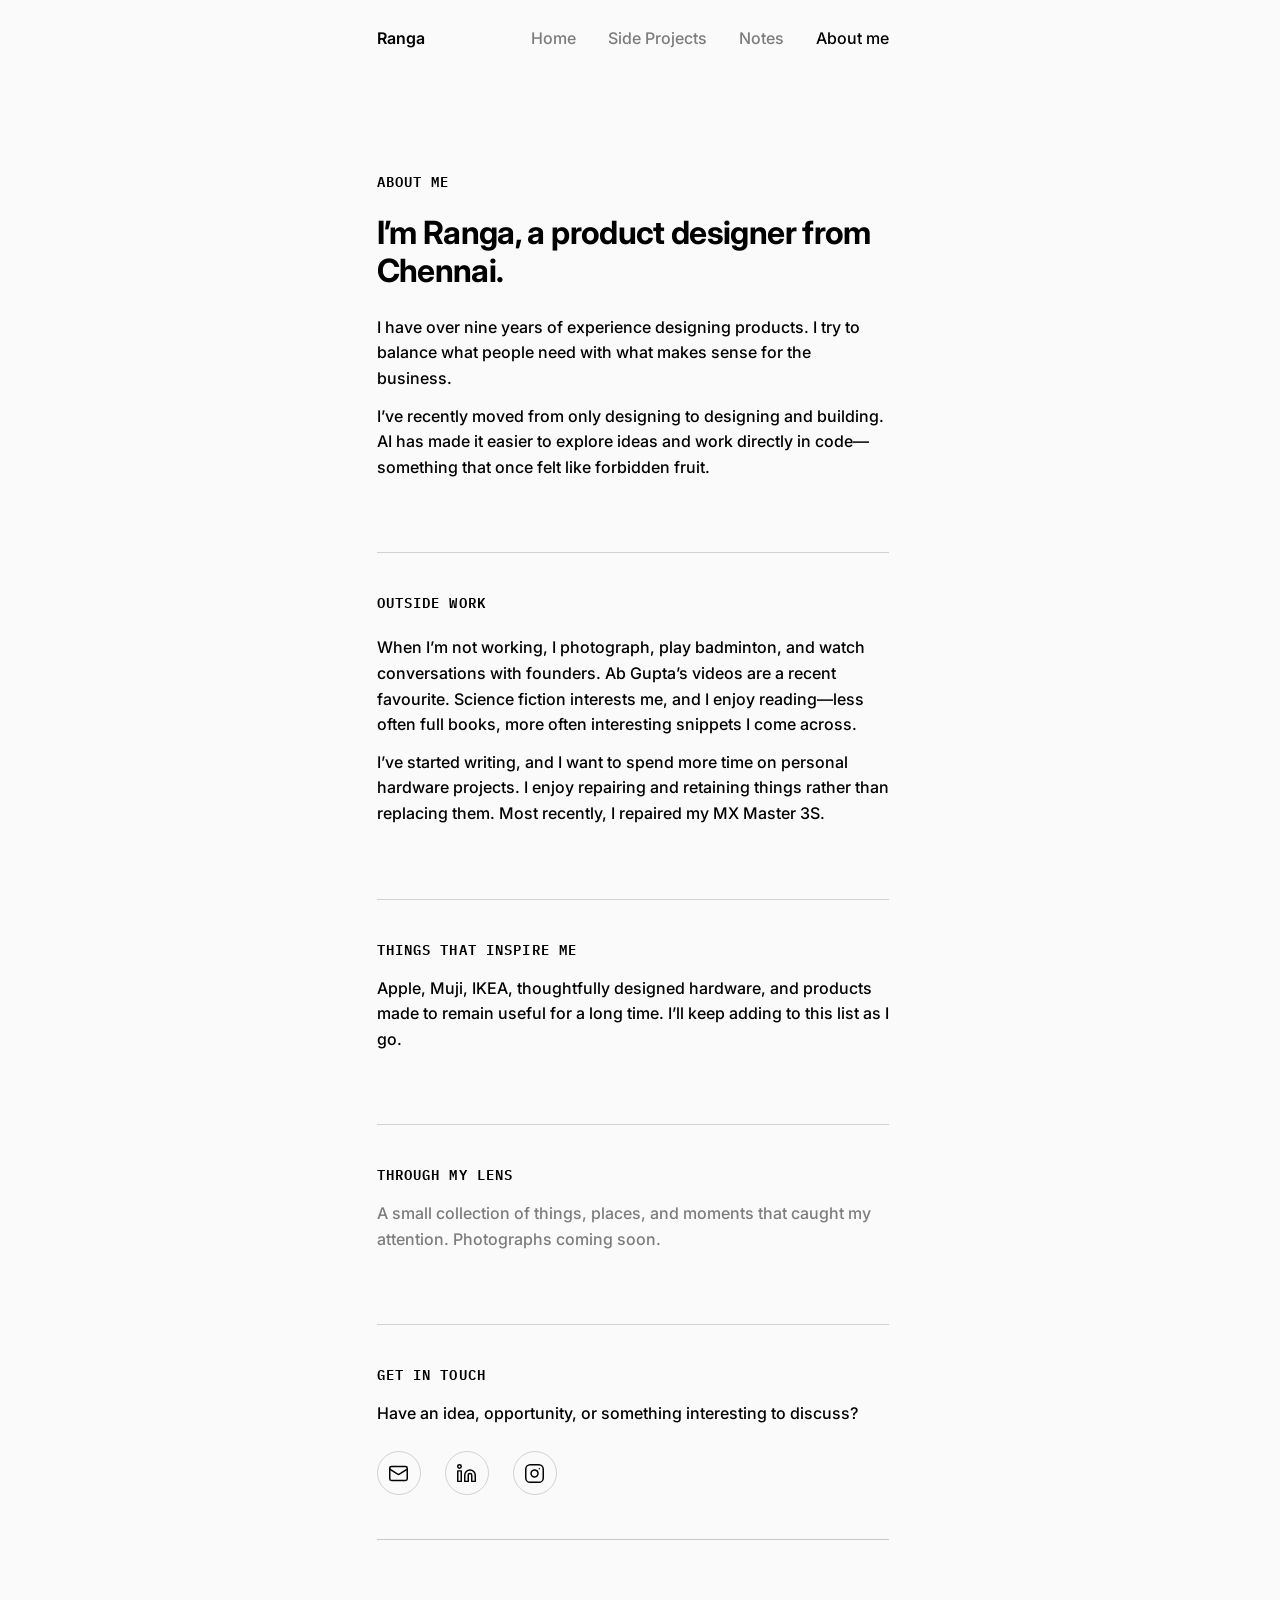
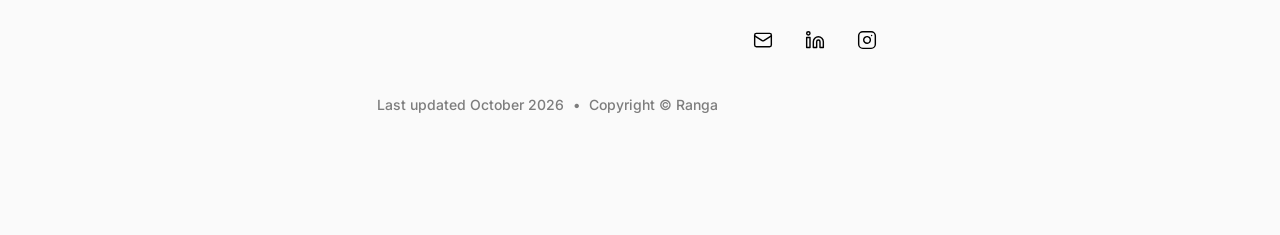
==== about.html @ db26490b "Refine portfolio content and layout" ====
<!doctype html>
<html lang="en">
<head>
  <meta charset="utf-8">
  <meta name="viewport" content="width=device-width, initial-scale=1">
  <title>About — Ranga</title>
  <meta name="description" content="About Ranga, a product designer and builder.">
  <meta name="robots" content="index, follow">
  <link rel="canonical" href="https://rangarajan.design/about.html">
  <link rel="icon" href="assets/favicon.svg" type="image/svg+xml">
  <link rel="preconnect" href="https://fonts.googleapis.com">
  <link rel="preconnect" href="https://fonts.gstatic.com" crossorigin>
  <link href="https://fonts.googleapis.com/css2?family=IBM+Plex+Mono:wght@600&amp;family=Inter:wght@500;600;700&amp;display=swap" rel="stylesheet">
  <link rel="stylesheet" href="css/style.css?v=20261007-width-40">
  <script src="js/site-nav.js" defer></script>
</head>
<body>
  <a class="skip-link" href="#main">Skip to content</a>

  <header class="site-header content-spine">
    <a class="brand" href="index.html" aria-label="Ranga, home">Ranga</a>
    <button class="nav-toggle" type="button" aria-expanded="false" aria-controls="primary-nav" aria-label="Open navigation">
      <svg class="nav-icon nav-icon--menu lucide lucide-menu" viewBox="0 0 24 24" aria-hidden="true"><path d="M4 6h16M4 12h16M4 18h16"/></svg>
      <svg class="nav-icon nav-icon--close lucide lucide-x" viewBox="0 0 24 24" aria-hidden="true"><path d="M18 6 6 18M6 6l12 12"/></svg>
    </button>
    <nav class="site-nav" id="primary-nav" aria-label="Primary navigation">
      <a href="index.html">Home</a>
      <a href="index.html#side-projects">Side Projects</a>
      <a href="notes.html">Notes</a>
      <a href="about.html" aria-current="page">About me</a>
    </nav>
  </header>

  <main class="about-page reading-spine" id="main">
    <section class="about-intro" aria-labelledby="about-title">
      <p class="section-label">About me</p>
      <h1 id="about-title">I’m Ranga, a product designer from Chennai.</h1>
      <div class="about-copy">
        <p>I have over nine years of experience designing products. I try to balance what people need with what makes sense for the business.</p>
        <p>I’ve recently moved from only designing to designing and building. AI has made it easier to explore ideas and work directly in code—something that once felt like forbidden fruit.</p>
      </div>
    </section>

    <section class="about-section" aria-labelledby="interests-title">
      <h2 class="section-label" id="interests-title">Outside work</h2>
      <div class="about-copy">
        <p>When I’m not working, I photograph, play badminton, and watch conversations with founders. Ab Gupta’s videos are a recent favourite. Science fiction interests me, and I enjoy reading—less often full books, more often interesting snippets I come across.</p>
        <p>I’ve started writing, and I want to spend more time on personal hardware projects. I enjoy repairing and retaining things rather than replacing them. Most recently, I repaired my MX Master 3S.</p>
      </div>
    </section>

    <section class="about-section" aria-labelledby="inspiration-title">
      <h2 class="section-label" id="inspiration-title">Things that inspire me</h2>
      <p>Apple, Muji, IKEA, thoughtfully designed hardware, and products made to remain useful for a long time. I’ll keep adding to this list as I go.</p>
    </section>

    <section class="about-section photo-journal" aria-labelledby="photos-title">
      <h2 class="section-label" id="photos-title">Through my lens</h2>
      <p>A small collection of things, places, and moments that caught my attention. Photographs coming soon.</p>
    </section>

    <section class="about-section about-contact" aria-labelledby="contact-title">
      <h2 class="section-label" id="contact-title">Get in touch</h2>
      <p>Have an idea, opportunity, or something interesting to discuss?</p>
      <nav aria-label="Contact options">
        <a class="contact-icon" href="mailto:sr.rangarajan95@gmail.com" aria-label="Email" title="Email">
          <svg class="lucide lucide-mail" viewBox="0 0 24 24" aria-hidden="true"><rect width="20" height="16" x="2" y="4" rx="2"/><path d="m22 7-8.97 5.7a1.94 1.94 0 0 1-2.06 0L2 7"/></svg>
        </a>
        <a class="contact-icon" href="https://www.linkedin.com/in/ranga19/" target="_blank" rel="noopener noreferrer" aria-label="LinkedIn" title="LinkedIn">
          <svg class="lucide lucide-linkedin" viewBox="0 0 24 24" aria-hidden="true"><path d="M16 8a6 6 0 0 1 6 6v7h-4v-7a2 2 0 0 0-2-2 2 2 0 0 0-2 2v7h-4v-7a6 6 0 0 1 6-6z"/><rect width="4" height="12" x="2" y="9"/><circle cx="4" cy="4" r="2"/></svg>
        </a>
        <a class="contact-icon" href="https://www.instagram.com/rangar19/" target="_blank" rel="noopener noreferrer" aria-label="Instagram" title="Instagram">
          <svg class="lucide lucide-instagram" viewBox="0 0 24 24" aria-hidden="true"><rect width="20" height="20" x="2" y="2" rx="5" ry="5"/><path d="M16 11.37A4 4 0 1 1 12.63 8 4 4 0 0 1 16 11.37z"/><line x1="17.5" x2="17.51" y1="6.5" y2="6.5"/></svg>
        </a>
      </nav>
    </section>
  </main>

  <footer class="contact-footer content-spine">
    <div class="footer-main">
      <nav aria-label="Social links">
        <a class="footer-social-icon" href="mailto:sr.rangarajan95@gmail.com" aria-label="Email" title="Email">
          <svg class="lucide lucide-mail" viewBox="0 0 24 24" aria-hidden="true"><rect width="20" height="16" x="2" y="4" rx="2"/><path d="m22 7-8.97 5.7a1.94 1.94 0 0 1-2.06 0L2 7"/></svg>
        </a>
        <a class="footer-social-icon" href="https://www.linkedin.com/in/ranga19/" target="_blank" rel="noopener noreferrer" aria-label="LinkedIn" title="LinkedIn">
          <svg class="lucide lucide-linkedin" viewBox="0 0 24 24" aria-hidden="true"><path d="M16 8a6 6 0 0 1 6 6v7h-4v-7a2 2 0 0 0-2-2 2 2 0 0 0-2 2v7h-4v-7a6 6 0 0 1 6-6z"/><rect width="4" height="12" x="2" y="9"/><circle cx="4" cy="4" r="2"/></svg>
        </a>
        <a class="footer-social-icon" href="https://www.instagram.com/rangar19/" target="_blank" rel="noopener noreferrer" aria-label="Instagram" title="Instagram">
          <svg class="lucide lucide-instagram" viewBox="0 0 24 24" aria-hidden="true"><rect width="20" height="20" x="2" y="2" rx="5" ry="5"/><path d="M16 11.37A4 4 0 1 1 12.63 8 4 4 0 0 1 16 11.37z"/><line x1="17.5" x2="17.51" y1="6.5" y2="6.5"/></svg>
        </a>
      </nav>
    </div>
    <p class="footer-meta">Last updated October 2026 <span aria-hidden="true">•</span> Copyright © Ranga</p>
  </footer>
</body>
</html>
---- css/style.css ----
:root {
  --background: #fafafa;
  --surface: #f1f1f1;
  --elevated: #fff;
  --text: #000;
  --muted: rgba(0, 0, 0, .5);
  --subtle: rgba(0, 0, 0, .5);
  --border: #d0d0d0;
  --accent: #fe3100;
  --radius: 16px;
  --content-width: 40vw;
  --reading-width: 40vw;
  --ease: ease-out;
}

*, *::before, *::after { box-sizing: border-box; }
[hidden] { display: none !important; }
html {
  overflow-y: scroll;
  scrollbar-gutter: stable;
}
body {
  margin: 0;
  background: var(--background);
  color: var(--text);
  font-family: Inter, "Helvetica Neue", sans-serif;
  font-size: 16px;
  font-weight: 500;
  line-height: 1.5;
  -webkit-font-smoothing: antialiased;
}
a { color: inherit; }
img { display: block; max-width: 100%; }
button { font: inherit; }
.content-spine { width: var(--content-width); margin-inline: auto; }
.reading-spine { width: var(--reading-width); margin-inline: auto; }
.skip-link {
  position: fixed; z-index: 10; top: 12px; left: 12px; padding: 10px 16px;
  background: var(--text); color: var(--background); transform: translateY(-180%);
}
.skip-link:focus { transform: none; }
a:focus-visible, button:focus-visible { outline: 2px solid var(--text); outline-offset: 3px; }

.site-header {
  height: 76px; display: flex; align-items: center; justify-content: space-between;
}
.brand { display: inline-flex; align-items: center; min-width: 44px; min-height: 44px; font-weight: 600; text-decoration: none; }
.site-nav { display: flex; align-items: center; gap: 32px; }
.site-nav a {
  display: inline-flex; align-items: center; min-height: 44px; opacity: .5;
  font-size: 16px; font-weight: 500; text-decoration: none; transition: opacity 120ms var(--ease);
}
.site-nav a:hover, .site-nav a:focus-visible, .site-nav a[aria-current="page"] { opacity: 1; }
.nav-toggle { display: none; }

.intro { padding-top: 72px; padding-bottom: 64px; }
.intro-profile { display: grid; grid-template-columns: minmax(160px, 180px) minmax(0, 1fr); gap: 32px; align-items: center; }
.portrait {
  position: relative; width: 100%; aspect-ratio: 3 / 4; overflow: hidden;
  border-radius: var(--radius); background: var(--surface);
}
.portrait picture, .portrait img { position: absolute; inset: 0; width: 100%; height: 100%; }
.portrait img { object-fit: cover; object-position: 50% 36%; }
.portrait-fallback { position: absolute; inset: 0; display: grid; place-items: center; color: var(--elevated); font-size: 24px; font-weight: 600; }
.intro-copy { min-width: 0; }
.intro h1 { margin: 0; font-size: 32px; font-weight: 700; line-height: 1.2; letter-spacing: -.02em; }
.intro-role { margin: 6px 0 0; font-size: 20px; font-weight: 600; line-height: 1.4; }
.intro-details { display: grid; gap: 8px; max-width: 75ch; margin-top: 16px; }
.intro-details p { margin: 0; font-size: 16px; font-weight: 500; line-height: 1.5; }
.current-build-block { margin-top: 48px; }
.current-build-label { margin: 0 0 10px 24px; font-family: "IBM Plex Mono", SFMono-Regular, monospace; font-size: 14px; font-weight: 600; line-height: 18px; letter-spacing: .04em; text-transform: uppercase; }
.stash-feature-card {
  --cursor-x: 28%; --cursor-y: 40%;
  position: relative; min-height: 256px; overflow: hidden; padding: 24px;
  border: 1px solid rgba(0, 0, 0, .05); border-radius: 30px; background: #fff;
  box-shadow: 0 10px 28px rgba(0, 0, 0, .15); isolation: isolate;
  transition: box-shadow 180ms var(--ease), transform 180ms var(--ease);
}
.stash-feature-card:hover, .stash-feature-card:focus-within { box-shadow: 0 6px 18px rgba(0, 0, 0, .1); }
.stash-feature-dots {
  position: absolute; z-index: -2; inset: 0; background: url("../assets/images/stash-card-dots.svg") center / cover no-repeat;
  opacity: .62;
}
.stash-feature-card::before {
  content: ""; position: absolute; z-index: -1; inset: 0; pointer-events: none; opacity: 0;
  background-image: radial-gradient(circle, #fff 0 1px, var(--accent) 1.5px 2.5px, rgba(254, 49, 0, .55) 3px, transparent 7px);
  background-position: -12px -12px; background-size: 28px 28px;
  -webkit-mask-image: radial-gradient(86px circle at var(--cursor-x) var(--cursor-y), #000 10%, rgba(0, 0, 0, .82) 42%, transparent 82%);
  mask-image: radial-gradient(86px circle at var(--cursor-x) var(--cursor-y), #000 10%, rgba(0, 0, 0, .82) 42%, transparent 82%);
  transition: opacity 180ms var(--ease);
}
.stash-feature-card:hover::before { opacity: 1; }
.stash-feature-copy { position: relative; z-index: 2; display: flex; height: 100%; flex-direction: column; align-items: flex-start; justify-content: center; gap: 24px; width: 72%; }
.stash-feature-copy h2 { margin: 0; font-size: 24px; font-weight: 700; line-height: 1.2; letter-spacing: -.02em; }
.stash-feature-copy p { margin: 2px 0 0; font-size: 18px; font-weight: 500; line-height: 1.35; }
.stash-feature-actions { display: flex; flex-wrap: wrap; gap: 8px; }
.stash-feature-actions a { display: inline-flex; min-height: 43px; align-items: center; justify-content: center; padding: 10px 16px; border-radius: 999px; font-size: 16px; font-weight: 700; line-height: 1.35; text-decoration: none; }
.stash-feature-primary { background: #f00; color: #fff; box-shadow: 0 9px 18px rgba(255, 0, 0, .28); }
.stash-feature-primary:hover { box-shadow: 0 5px 12px rgba(255, 0, 0, .2); }
.stash-feature-secondary { background: rgba(255, 0, 0, .05); color: #f00; }
.stash-feature-note { position: absolute; z-index: 2; bottom: 24px; left: 24px; margin: 0; color: rgba(0, 0, 0, .4); font-size: 14px; font-weight: 500; line-height: 1.35; }
.stash-feature-app { position: absolute; z-index: 1; top: 42px; bottom: -1px; left: 56%; width: 88%; overflow: hidden; border-radius: 8px 0 0 0; box-shadow: -12px 18px 24px rgba(89, 87, 90, .2); }
.stash-feature-app img { width: auto; max-width: none; height: 100%; object-fit: contain; object-position: left bottom; }
.section-label { margin: 0; font-family: "IBM Plex Mono", SFMono-Regular, monospace; font-size: 14px; font-weight: 600; line-height: 18px; letter-spacing: .08em; text-transform: uppercase; }

.snippets { overflow: hidden; }
.snippets > .section-label { margin-bottom: 32px; }
.snippet-reel {
  display: flex; gap: 32px; width: max-content; margin-left: calc((100vw - (5 * 417px + 4 * 32px)) / 2);
}
.snippet {
  position: relative; flex: 0 0 417px; width: 417px; height: 321px; overflow: hidden;
  border-radius: var(--radius); background: var(--surface); color: var(--muted);
}
.snippet::before { content: ""; position: absolute; inset: 0; opacity: .6; }
.snippet--one::before { background: linear-gradient(135deg, #dfddd8 0 50%, #f4efe9 50%); }
.snippet--two::before { background: repeating-linear-gradient(45deg, var(--accent) 0 18px, #ffc7ba 18px 36px); }
.snippet--three::before { background: radial-gradient(circle at 35% 45%, #fff 0 8%, transparent 8.5%), #202020; }
.snippet--four::before { background: linear-gradient(115deg, #cfd8d0 0 33%, #809387 33% 66%, #e4e8e4 66%); }
.snippet--five::before { background: repeating-linear-gradient(90deg, #e2d98b 0 22px, #1a1a1a 22px 44px); }
.snippet span, .media-placeholder span {
  position: absolute; right: 16px; bottom: 14px; padding: 5px 8px;
  background: rgba(250,250,250,.9); color: var(--muted); font-family: "IBM Plex Mono", SFMono-Regular, monospace;
  font-size: 14px; font-weight: 600; line-height: 1.25;
  letter-spacing: .04em; text-transform: uppercase;
}

.featured-work { padding-top: 64px; }
.featured-work > .section-label { margin-bottom: 32px; }
.work-row {
  display: grid; grid-template-columns: minmax(0, 7fr) minmax(0, 10fr); gap: 24px; align-items: center;
  min-height: 326px; margin-bottom: 40px; color: inherit; text-decoration: none;
}
.work-copy { display: flex; flex-direction: column; align-items: flex-start; gap: 12px; }
.item-title { margin: 0; font-size: 24px; font-weight: 600; line-height: 1.25; }
.item-description { margin: 0; color: var(--text); font-size: 20px; font-weight: 500; line-height: 1.4; }
.body-1 { font-size: 16px; font-weight: 500; line-height: 1.5; }
.item-action { margin-top: 12px; font-size: 16px; font-weight: 500; color: var(--muted); text-decoration: underline; text-underline-offset: 4px; transition: opacity 120ms var(--ease); }
.media-placeholder { position: relative; display: block; overflow: hidden; border-radius: var(--radius); background: var(--surface); color: var(--muted); }
.media-placeholder--feature { width: 100%; aspect-ratio: 500 / 326; background: linear-gradient(145deg, #e1e1e1, #f5f5f5); }
.media-placeholder--feature::before { content: ""; position: absolute; width: 72%; height: 76%; left: -6%; top: -12%; border: 1px solid var(--border); border-radius: 12px; background: var(--elevated); }
.media-placeholder--feature::after { content: ""; position: absolute; width: 31%; height: 104%; right: 7%; top: 25%; border: 2px solid #777; border-radius: 12px; background: rgba(255,255,255,.55); }
.media-placeholder--dark { background: #242424; }
.media-placeholder--dark::before { background: #393939; border-color: #666; }
.work-media { width: 100%; overflow: hidden; border-radius: var(--radius); background: #000; }
.work-media--mac { aspect-ratio: 2400 / 1558; }
.work-media img { width: 100%; height: 100%; object-fit: cover; }
.work-row[href] { transition: opacity 120ms var(--ease); }
.work-row[href]:hover { opacity: .78; }

.side-projects { margin-top: 70px; padding-top: 58px; border-top: 1px solid rgba(0,0,0,.2); }
.side-projects > .section-label { margin-bottom: 32px; }
.project-grid { display: grid; grid-template-columns: repeat(2, minmax(0, 1fr)); gap: 48px 24px; }
.project-card { display: flex; min-width: 0; flex-direction: column; gap: 20px; color: inherit; text-decoration: none; }
.project-card-media { width: 100%; aspect-ratio: 16 / 11; background: linear-gradient(135deg, #e1e1e1 50%, #ededed 50%); }
.project-card-media--stash { display: block; aspect-ratio: 4 / 3; overflow: hidden; border-radius: var(--radius); background: var(--accent); }
.project-card-media--design-to-md { display: block; aspect-ratio: 4 / 3; overflow: hidden; border-radius: var(--radius); background: var(--surface); }
.project-card-media--stash img, .project-card-media--design-to-md img { width: 100%; height: 100%; object-fit: cover; }
.project-card-copy { display: flex; flex-direction: column; align-items: flex-start; gap: 10px; }
.project-card .item-description { font-size: 16px; line-height: 1.5; }
.project-card .item-action { margin-top: 2px; }
.project-card[href] { transition: opacity 120ms var(--ease); }
.project-card[href]:hover { opacity: .72; }
.media-placeholder--accent { background: var(--accent); }
.media-placeholder--dark { background: #242424; color: #ddd; }

.notes-page { min-height: 55vh; padding-top: 120px; }
.notes-page .section-label { margin-bottom: 24px; }
.notes-page h1 { margin: 0; font-size: 32px; font-weight: 700; line-height: 1.2; }
.notes-page > p:last-child { max-width: 560px; margin: 16px 0 0; color: var(--muted); font-size: 16px; font-weight: 500; line-height: 1.5; }
.about-page { padding-top: 96px; }
.about-intro > .section-label { margin-bottom: 24px; }
.about-intro h1 { max-width: 560px; margin: 0; font-size: 32px; font-weight: 700; line-height: 1.2; letter-spacing: -.02em; }
.about-copy { display: grid; gap: 12px; margin-top: 24px; }
.about-copy p, .about-section > p { margin: 0; font-size: 16px; font-weight: 500; line-height: 1.6; }
.about-section { margin-top: 72px; padding-top: 40px; border-top: 1px solid rgba(0, 0, 0, .16); }
.about-section > .section-label { margin-bottom: 18px; }
.photo-journal > p { color: var(--muted); }
.about-contact nav { display: flex; flex-wrap: wrap; gap: 24px; margin-top: 24px; }
.about-contact .contact-icon {
  display: inline-grid; width: 44px; height: 44px; place-items: center;
  border: 1px solid rgba(0, 0, 0, .16); border-radius: 50%; color: var(--text);
  transition: color 120ms var(--ease), border-color 120ms var(--ease), background 120ms var(--ease);
}
.about-contact .contact-icon svg { width: 21px; height: 21px; fill: none; stroke: currentColor; stroke-width: 1.7; stroke-linecap: round; stroke-linejoin: round; }
.about-contact .contact-icon:hover { border-color: var(--accent); background: rgba(254, 49, 0, .06); color: var(--accent); }

.contact-footer {
  display: flex; flex-direction: column; gap: 32px;
  margin-top: 44px; padding: 78px 0 120px; border-top: 1px solid rgba(0,0,0,.2);
  font-size: 16px; font-weight: 500; line-height: 1.5;
}
.contact-footer p { margin: 0; }
.footer-main { display: flex; justify-content: flex-end; align-items: center; gap: 48px; }
.footer-initials { font-weight: 600; letter-spacing: -.02em; }
.contact-footer nav { display: flex; align-items: center; gap: 8px; }
.contact-footer .footer-social-icon { display: inline-grid; width: 44px; height: 44px; place-items: center; color: var(--text); text-decoration: none; transition: color 120ms var(--ease), opacity 120ms var(--ease); }
.contact-footer .footer-social-icon svg { width: 20px; height: 20px; fill: none; stroke: currentColor; stroke-width: 1.7; stroke-linecap: round; stroke-linejoin: round; }
.contact-footer .footer-social-icon:hover { color: var(--accent); }
.footer-meta { color: var(--muted); font-size: 14px; line-height: 1.5; }
.footer-meta span { margin-inline: 5px; }

.case-study { padding-top: 64px; padding-bottom: 80px; }
.case-intro { text-align: center; }
.case-intro h1 { margin: 0; font-size: 32px; font-weight: 700; line-height: 1.2; letter-spacing: -.02em; }
.case-lede { max-width: 740px; margin: 16px auto 0; font-size: 24px; font-weight: 600; line-height: 1.3; letter-spacing: -.01em; }
.case-summary { max-width: 600px; margin: 16px auto 0; color: var(--muted); font-size: 16px; font-weight: 500; line-height: 1.5; }
.case-mac-image { width: 100%; margin-top: 48px; overflow: hidden; border-radius: var(--radius); background: #fff; }
.case-mac-image img { display: block; width: 100%; height: auto; }
.wip-notice {
  display: grid; grid-template-columns: minmax(0, 4fr) minmax(0, 6fr); gap: 48px;
  margin-top: 48px; padding-top: 32px; border-top: 1px solid rgba(0,0,0,.2);
}
.wip-notice h2 { margin: 0; font-size: 24px; font-weight: 600; line-height: 1.25; }
.wip-notice p { margin: 0; font-size: 16px; font-weight: 500; line-height: 1.5; }
.mac-case .case-intro { max-width: 720px; margin-inline: auto; }
.mac-case h2 { margin: 0; font-size: 24px; font-weight: 600; line-height: 1.25; letter-spacing: -.01em; }
.mac-case section p { margin: 12px 0 0; font-size: 16px; font-weight: 500; line-height: 1.5; }
.mac-facts { display: grid; grid-template-columns: 1.35fr 1.5fr .8fr .65fr 1.35fr; gap: 24px; margin: 48px 0 0; padding: 24px 0; border-block: 1px solid rgba(0,0,0,.2); }
.mac-facts div { min-width: 0; }
.mac-facts dt { margin: 0 0 8px; color: var(--muted); font-family: "IBM Plex Mono", SFMono-Regular, monospace; font-size: 14px; font-weight: 600; line-height: 1.25; letter-spacing: .04em; text-transform: uppercase; }
.mac-facts dd { margin: 0; font-size: 16px; font-weight: 500; line-height: 1.5; }
.mac-overview { display: grid; grid-template-columns: repeat(2, minmax(0, 1fr)); gap: 64px; margin-top: 72px; padding-top: 32px; border-top: 1px solid rgba(0,0,0,.2); }
.mac-statement { display: grid; grid-template-columns: 5fr 7fr; gap: 48px; margin-top: 80px; }
.mac-statement p { margin-top: 0 !important; font-size: 24px !important; font-weight: 600 !important; line-height: 1.35 !important; }
.mac-feature-tabs { margin-top: 80px; }
.mac-feature-tabs-intro { display: grid; grid-template-columns: 5fr 7fr; gap: 48px; }
.mac-feature-tabs-intro p { margin-top: 0 !important; }
.mac-tab-bar { position: sticky; z-index: 4; top: 0; display: flex; justify-content: center; gap: 32px; margin-top: 48px; padding: 16px 0 0; border-bottom: 1px solid rgba(0,0,0,.2); background: var(--background); }
.mac-tab-bar button { min-height: 44px; padding: 0 0 12px; border: 0; border-bottom: 2px solid transparent; background: transparent; color: var(--muted); cursor: pointer; font-size: 16px; font-weight: 500; transition: color 120ms var(--ease), border-color 120ms var(--ease); }
.mac-tab-bar button:hover { color: var(--text); }
.mac-tab-bar button[aria-selected="true"] { border-bottom-color: var(--accent); color: var(--text); }
.mac-tab-panel { padding-top: 48px; }
.mac-tab-copy { display: grid; grid-template-columns: 5fr 7fr; gap: 48px; }
.mac-tab-copy h3 { margin: 0; font-size: 24px; font-weight: 600; line-height: 1.25; letter-spacing: -.01em; }
.mac-tab-copy p { margin-top: 0 !important; }
.mac-iterations { margin-top: 48px; }
.mac-iterations h4, .mac-media-next h4 { margin: 0; font-size: 20px; font-weight: 600; line-height: 1.4; }
.mac-iterations ol { display: grid; grid-template-columns: repeat(3, minmax(0, 1fr)); gap: 24px; margin: 24px 0 0; padding: 0; list-style: none; }
.mac-iterations li { display: flex; flex-direction: column; gap: 8px; padding-top: 16px; border-top: 1px solid rgba(0,0,0,.2); }
.mac-iterations strong { font-size: 16px; font-weight: 600; line-height: 1.5; }
.mac-iterations span { color: var(--muted); font-size: 16px; line-height: 1.5; }
.mac-media-next { display: grid; grid-template-columns: 5fr 7fr; gap: 48px; margin-top: 48px; padding-top: 24px; border-top: 1px solid rgba(0,0,0,.2); }
.mac-media-next p { margin: 0 !important; font-size: 16px; line-height: 1.5; }
.mac-media-next p + p { margin-top: 12px !important; }
.mac-tab-gallery { display: grid; grid-template-columns: repeat(2, minmax(0, 1fr)); gap: 24px; margin-top: 40px; }
.mac-tab-gallery figure { margin: 0; }
.mac-tab-gallery figure:first-child { grid-column: 1 / -1; }
.mac-tab-gallery--horizontal { display: flex; width: 100vw; gap: 24px; margin-left: calc((var(--reading-width) - 100vw) / 2); overflow-x: auto; overscroll-behavior-inline: contain; padding: 0 calc((100vw - var(--reading-width)) / 2) 4px; scroll-padding-inline: calc((100vw - var(--reading-width)) / 2); scroll-snap-type: x mandatory; scrollbar-width: none; }
.mac-tab-gallery--horizontal::-webkit-scrollbar { display: none; }
.mac-tab-gallery--horizontal figure { flex: 0 0 min(642px, var(--reading-width)); scroll-snap-align: start; }
.mac-tab-gallery--horizontal figure:first-child { grid-column: auto; }
.mac-tab-image { width: 100%; height: auto; }
.mac-tab-placeholder { position: relative; width: 100%; aspect-ratio: 4 / 3; overflow: hidden; border-radius: var(--radius); background: var(--surface); color: var(--muted); }
.mac-tab-gallery figure:first-child .mac-tab-placeholder { aspect-ratio: 16 / 7; }
.mac-tab-placeholder span { position: absolute; right: 16px; bottom: 14px; font-family: "IBM Plex Mono", SFMono-Regular, monospace; font-size: 14px; font-weight: 600; line-height: 1.25; letter-spacing: .04em; text-transform: uppercase; }
.mac-tab-gallery figcaption { margin-top: 10px; color: var(--muted); font-size: 14px; line-height: 1.5; }
.mac-closing { display: grid; grid-template-columns: 5fr 7fr; gap: 64px; margin-top: 80px; padding-top: 32px; border-top: 1px solid rgba(0,0,0,.2); }
.mac-closing blockquote { margin: 0; }
.mac-closing blockquote p { margin-top: 0; font-size: 24px; font-weight: 600; line-height: 1.35; letter-spacing: -.01em; }
.mac-challenges { margin-top: 80px; padding-top: 32px; border-top: 1px solid rgba(0,0,0,.2); }
.mac-challenges h2 { margin: 0; }
.mac-beyond { display: grid; grid-template-columns: 5fr 7fr; gap: 64px; margin-top: 80px; padding-top: 32px; border-top: 1px solid rgba(0,0,0,.2); }
.mac-beyond h2, .mac-beyond p { margin-top: 0; }
.mac-beyond p + p { margin-top: 16px; }
.case-hero { aspect-ratio: 672 / 335; margin-top: 64px; background: linear-gradient(145deg, #dedede, #f2f2f2); }
.case-hero::before { content: ""; position: absolute; inset: 15% 19%; border-radius: 12px; background: var(--elevated); }
.case-thought { display: grid; grid-template-columns: 5fr 7fr; gap: 48px; margin-top: 112px; }
.case-thought h2, .case-flow h2, .case-decision h2 { margin: 0; font-size: 24px; font-weight: 600; line-height: 1.25; letter-spacing: -.01em; }
.case-thought p { margin: 0; font-size: 24px; font-weight: 600; line-height: 1.35; }
.case-flow { margin-top: 112px; }
.case-flow h2 { max-width: 520px; }
.case-flow ol { display: grid; grid-template-columns: repeat(3, 1fr); gap: 24px; margin: 40px 0 0; padding: 0; list-style: none; }
.case-flow li { display: flex; flex-direction: column; gap: 8px; padding-top: 16px; border-top: 1px solid rgba(0,0,0,.2); }
.case-flow li strong { font-size: 20px; font-weight: 600; line-height: 1.4; }
.case-flow li > span:last-child { font-size: 16px; line-height: 1.5; }
.flow-index { color: var(--muted); font-family: "IBM Plex Mono", SFMono-Regular, monospace; font-size: 14px; font-weight: 600; }
.case-demo { width: 100%; aspect-ratio: 16 / 7; margin-top: 112px; border-radius: 0; background: #242424; }
.case-demo::before { content: ""; position: absolute; inset: 12% 22%; border-radius: var(--radius); background: #393939; }
.case-decision { display: grid; grid-template-columns: 7fr 5fr; gap: 64px; align-items: start; margin-top: 112px; }
.case-decision p { margin: 16px 0 0; font-size: 16px; line-height: 1.5; }
.case-decision p strong { font-weight: 600; }
.decision-ui { display: flex; flex-wrap: wrap; align-items: center; gap: 12px; padding: 20px; border-radius: var(--radius); background: var(--surface); font-size: 16px; }
.decision-ui span:nth-child(even) { color: var(--muted); }
.decision-ui strong { color: var(--accent); font-weight: 600; }
.back-link { display: flex; align-items: center; min-height: 44px; margin-top: 80px; color: var(--muted); text-underline-offset: 4px; transition: opacity 120ms var(--ease); }

@media (max-width: 767px) {
  body, h1, h2, h3, p, li, blockquote, figcaption, .case-intro, .case-lede, .case-summary { text-align: left; }
  .content-spine, .reading-spine { width: calc(100% - 48px); }
  .site-header { position: relative; z-index: 20; height: 76px; min-height: 76px; overflow: visible; }
  .brand { flex: 0 0 auto; min-height: 44px; }
  .nav-toggle {
    display: inline-grid; width: 44px; height: 44px; padding: 0; place-items: center;
    border: 0; border-radius: 50%; background: transparent; color: var(--text); cursor: pointer;
  }
  .nav-toggle:hover { background: rgba(0, 0, 0, .05); }
  .nav-icon { grid-area: 1 / 1; width: 22px; height: 22px; fill: none; stroke: currentColor; stroke-width: 1.8; stroke-linecap: round; transition: opacity 140ms var(--ease), transform 140ms var(--ease); }
  .nav-icon--close { opacity: 0; transform: rotate(-45deg) scale(.75); }
  .nav-toggle[aria-expanded="true"] .nav-icon--menu { opacity: 0; transform: rotate(45deg) scale(.75); }
  .nav-toggle[aria-expanded="true"] .nav-icon--close { opacity: 1; transform: none; }
  .site-nav {
    position: absolute; top: 68px; left: 0; display: flex; width: 100%; padding: 8px;
    flex-direction: column; align-items: stretch; gap: 0; overflow: hidden;
    border: 1px solid rgba(0, 0, 0, .1); border-radius: 14px; background: rgba(250, 250, 250, .98);
    box-shadow: 0 16px 36px rgba(0, 0, 0, .12); opacity: 0; visibility: hidden;
    transform: translateY(-8px); pointer-events: none;
    transition: opacity 140ms var(--ease), visibility 140ms var(--ease), transform 140ms var(--ease);
  }
  .site-header.nav-open .site-nav { opacity: 1; visibility: visible; transform: none; pointer-events: auto; }
  .site-nav a { width: 100%; min-height: 48px; padding: 0 12px; border-radius: 10px; }
  .site-nav a:hover, .site-nav a:focus-visible { background: rgba(0, 0, 0, .05); }
  .intro { padding-top: 40px; padding-bottom: 56px; }
  .intro-profile { grid-template-columns: 1fr; gap: 20px; align-items: start; }
  .portrait { width: 96px; }
  .intro h1 { font-size: 24px; }
  .intro-role { margin-top: 4px; font-size: 16px; }
  .intro-details { margin-top: 12px; }
  .current-build-block { margin-top: 40px; }
  .current-build-label { margin-left: 0; }
  .stash-feature-card { min-height: 470px; padding: 24px; border-radius: 24px; }
  .stash-feature-copy { width: 100%; height: auto; justify-content: flex-start; }
  .stash-feature-copy p { font-size: 16px; }
  .stash-feature-actions a { font-size: 14px; }
  .stash-feature-note { top: 174px; bottom: auto; }
  .stash-feature-app { top: 222px; left: 24px; width: calc(100% - 24px); height: 275px; }
  .snippets > .section-label { margin-bottom: 24px; }
  .snippet-reel { width: auto; margin-left: 24px; padding-right: 24px; overflow-x: auto; scroll-snap-type: x mandatory; scrollbar-width: none; }
  .snippet-reel::-webkit-scrollbar { display: none; }
  .snippet { flex-basis: 78vw; width: 78vw; height: auto; aspect-ratio: 417 / 321; scroll-snap-align: start; }
  .featured-work { padding-top: 56px; }
  .work-row { grid-template-columns: 1fr; gap: 24px; margin-bottom: 64px; }
  .media-placeholder--feature { width: 100%; }
  .side-projects { margin-top: 32px; padding-top: 48px; }
  .project-grid { grid-template-columns: 1fr; gap: 48px; }
  .contact-footer { flex-direction: column; gap: 24px; margin-top: 24px; padding: 48px 0 72px; }
  .contact-footer nav { flex-wrap: wrap; gap: 8px 24px; }
  .case-study { padding-top: 40px; padding-bottom: 64px; }
  .case-lede { font-size: 24px; }
  .case-mac-image { margin-top: 32px; }
  .wip-notice { grid-template-columns: 1fr; gap: 16px; margin-top: 32px; padding-top: 24px; }
  .mac-facts { grid-template-columns: repeat(2, minmax(0, 1fr)); gap: 24px; margin-top: 32px; }
  .mac-overview, .mac-statement, .mac-feature-tabs-intro, .mac-tab-copy, .mac-media-next, .mac-closing, .mac-beyond { grid-template-columns: 1fr; gap: 24px; }
  .mac-overview { margin-top: 56px; }
  .mac-statement, .mac-feature-tabs, .mac-closing, .mac-challenges, .mac-beyond { margin-top: 64px; }
  .mac-iterations ol { grid-template-columns: 1fr; gap: 24px; }
  .mac-tab-bar { justify-content: center; gap: 24px; margin-top: 40px; overflow-x: auto; scrollbar-width: none; }
  .mac-tab-bar::-webkit-scrollbar { display: none; }
  .mac-tab-bar button { flex: 0 0 auto; }
  .mac-tab-panel { padding-top: 32px; }
  .mac-tab-gallery { grid-template-columns: 1fr; gap: 32px; margin-top: 32px; }
  .mac-tab-gallery figure:first-child { grid-column: auto; }
  .mac-tab-gallery--horizontal { display: flex; width: 100vw; gap: 16px; margin-left: -24px; padding-inline: 24px; scroll-padding-inline: 24px; }
  .mac-tab-gallery--horizontal figure { flex-basis: calc(100vw - 48px); }
  .mac-tab-gallery figure:first-child .mac-tab-placeholder { aspect-ratio: 4 / 3; }
  .mac-statement p, .mac-closing blockquote p { font-size: 20px !important; }
  .case-hero { margin-top: 48px; }
  .case-thought, .case-decision { grid-template-columns: 1fr; gap: 24px; margin-top: 80px; }
  .case-flow { margin-top: 80px; }
  .case-flow ol { grid-template-columns: 1fr; gap: 32px; margin-top: 32px; }
  .case-demo { aspect-ratio: 4 / 3; margin-top: 80px; }
  .back-link { margin-top: 64px; }
}

@media (min-width: 768px) and (max-width: 1023px) {
  .content-spine, .reading-spine { width: 30vw; }
}

@media (prefers-reduced-motion: reduce) {
  *, *::before, *::after { transition-duration: 0.01ms !important; }
}
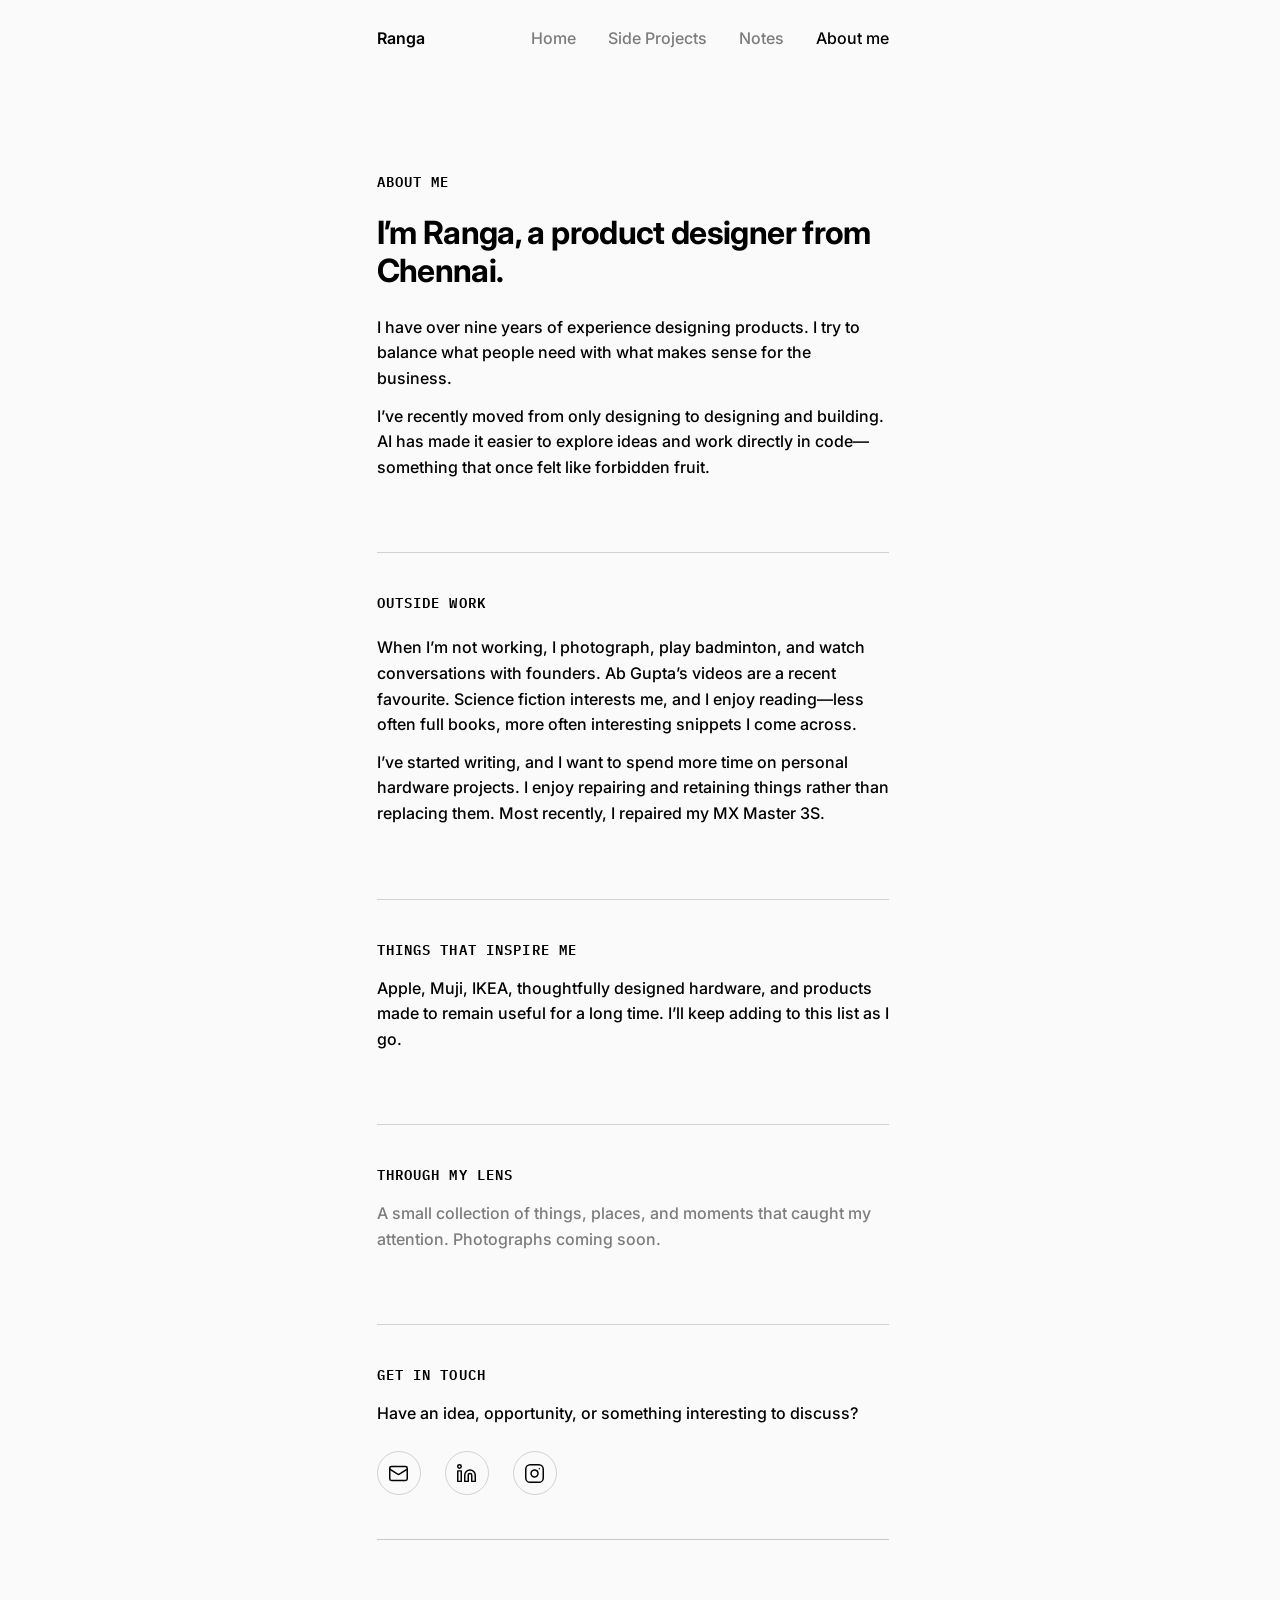
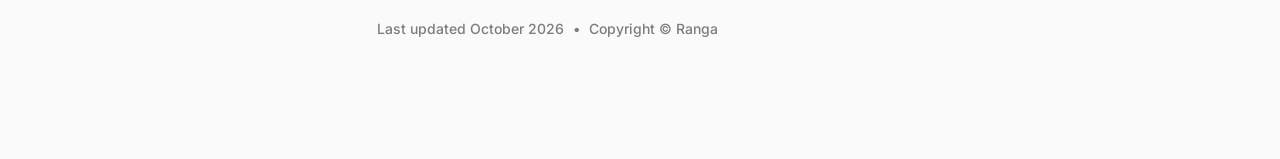
==== commit 7ba2ab1d: "Add homepage contact section and refine responsive layout" ====
--- a/about.html
+++ b/about.html
@@ -11,7 +11,7 @@
   <link rel="preconnect" href="https://fonts.googleapis.com">
   <link rel="preconnect" href="https://fonts.gstatic.com" crossorigin>
   <link href="https://fonts.googleapis.com/css2?family=IBM+Plex+Mono:wght@600&amp;family=Inter:wght@500;600;700&amp;display=swap" rel="stylesheet">
-  <link rel="stylesheet" href="css/style.css?v=20261007-width-40">
+  <link rel="stylesheet" href="css/style.css?v=20261007-footer-row">
   <script src="js/site-nav.js" defer></script>
 </head>
 <body>
@@ -77,19 +77,6 @@
   </main>
 
   <footer class="contact-footer content-spine">
-    <div class="footer-main">
-      <nav aria-label="Social links">
-        <a class="footer-social-icon" href="mailto:sr.rangarajan95@gmail.com" aria-label="Email" title="Email">
-          <svg class="lucide lucide-mail" viewBox="0 0 24 24" aria-hidden="true"><rect width="20" height="16" x="2" y="4" rx="2"/><path d="m22 7-8.97 5.7a1.94 1.94 0 0 1-2.06 0L2 7"/></svg>
-        </a>
-        <a class="footer-social-icon" href="https://www.linkedin.com/in/ranga19/" target="_blank" rel="noopener noreferrer" aria-label="LinkedIn" title="LinkedIn">
-          <svg class="lucide lucide-linkedin" viewBox="0 0 24 24" aria-hidden="true"><path d="M16 8a6 6 0 0 1 6 6v7h-4v-7a2 2 0 0 0-2-2 2 2 0 0 0-2 2v7h-4v-7a6 6 0 0 1 6-6z"/><rect width="4" height="12" x="2" y="9"/><circle cx="4" cy="4" r="2"/></svg>
-        </a>
-        <a class="footer-social-icon" href="https://www.instagram.com/rangar19/" target="_blank" rel="noopener noreferrer" aria-label="Instagram" title="Instagram">
-          <svg class="lucide lucide-instagram" viewBox="0 0 24 24" aria-hidden="true"><rect width="20" height="20" x="2" y="2" rx="5" ry="5"/><path d="M16 11.37A4 4 0 1 1 12.63 8 4 4 0 0 1 16 11.37z"/><line x1="17.5" x2="17.51" y1="6.5" y2="6.5"/></svg>
-        </a>
-      </nav>
-    </div>
     <p class="footer-meta">Last updated October 2026 <span aria-hidden="true">•</span> Copyright © Ranga</p>
   </footer>
 </body>
--- a/css/style.css
+++ b/css/style.css
@@ -163,6 +163,20 @@
 .project-card[href]:hover { opacity: .72; }
 .media-placeholder--accent { background: var(--accent); }
 .media-placeholder--dark { background: #242424; color: #ddd; }
+
+.home-contact { display: flex; justify-content: space-between; align-items: center; gap: 48px; margin-top: 70px; padding-top: 58px; border-top: 1px solid rgba(0,0,0,.2); }
+.home-contact-copy { max-width: 560px; }
+.home-contact-copy .section-label { margin: 0 0 16px; }
+.home-contact-copy h2 { margin: 0; font-size: 24px; font-weight: 600; line-height: 1.25; }
+.home-contact-copy > p:last-child { margin: 12px 0 0; font-size: 16px; font-weight: 500; line-height: 1.5; }
+.home-contact nav { display: flex; align-items: center; gap: 12px; }
+.home-contact .contact-icon {
+  display: inline-grid; width: 44px; height: 44px; place-items: center;
+  border: 1px solid rgba(0,0,0,.16); border-radius: 50%; color: var(--text);
+  text-decoration: none; transition: color 120ms var(--ease), border-color 120ms var(--ease), background 120ms var(--ease);
+}
+.home-contact .contact-icon svg { width: 21px; height: 21px; fill: none; stroke: currentColor; stroke-width: 1.7; stroke-linecap: round; stroke-linejoin: round; }
+.home-contact .contact-icon:hover { border-color: var(--accent); background: rgba(254,49,0,.06); color: var(--accent); }
 
 .notes-page { min-height: 55vh; padding-top: 120px; }
 .notes-page .section-label { margin-bottom: 24px; }
@@ -186,12 +200,12 @@
 .about-contact .contact-icon:hover { border-color: var(--accent); background: rgba(254, 49, 0, .06); color: var(--accent); }
 
 .contact-footer {
-  display: flex; flex-direction: column; gap: 32px;
+  display: block;
   margin-top: 44px; padding: 78px 0 120px; border-top: 1px solid rgba(0,0,0,.2);
   font-size: 16px; font-weight: 500; line-height: 1.5;
 }
 .contact-footer p { margin: 0; }
-.footer-main { display: flex; justify-content: flex-end; align-items: center; gap: 48px; }
+.footer-main { display: flex; order: 2; justify-content: flex-end; align-items: center; gap: 48px; }
 .footer-initials { font-weight: 600; letter-spacing: -.02em; }
 .contact-footer nav { display: flex; align-items: center; gap: 8px; }
 .contact-footer .footer-social-icon { display: inline-grid; width: 44px; height: 44px; place-items: center; color: var(--text); text-decoration: none; transition: color 120ms var(--ease), opacity 120ms var(--ease); }
@@ -333,8 +347,14 @@
   .media-placeholder--feature { width: 100%; }
   .side-projects { margin-top: 32px; padding-top: 48px; }
   .project-grid { grid-template-columns: 1fr; gap: 48px; }
-  .contact-footer { flex-direction: column; gap: 24px; margin-top: 24px; padding: 48px 0 72px; }
-  .contact-footer nav { flex-wrap: wrap; gap: 8px 24px; }
+  .home-contact { flex-direction: column; align-items: stretch; gap: 20px; margin-top: 48px; padding-top: 40px; }
+  .home-contact-copy { min-width: 0; }
+  .home-contact nav { flex: 0 0 auto; justify-content: flex-end; gap: 2px; }
+  .home-contact .contact-icon { width: 40px; height: 40px; }
+  .contact-footer { margin-top: 24px; padding: 48px 0 72px; }
+  .contact-footer nav { flex-wrap: nowrap; gap: 2px; }
+  .footer-main { flex: 0 0 auto; }
+  .footer-meta { flex: 1 1 auto; font-size: 12px; }
   .case-study { padding-top: 40px; padding-bottom: 64px; }
   .case-lede { font-size: 24px; }
   .case-mac-image { margin-top: 32px; }
@@ -363,7 +383,7 @@
 }
 
 @media (min-width: 768px) and (max-width: 1023px) {
-  .content-spine, .reading-spine { width: 30vw; }
+  .content-spine, .reading-spine { width: 75vw; }
 }
 
 @media (prefers-reduced-motion: reduce) {
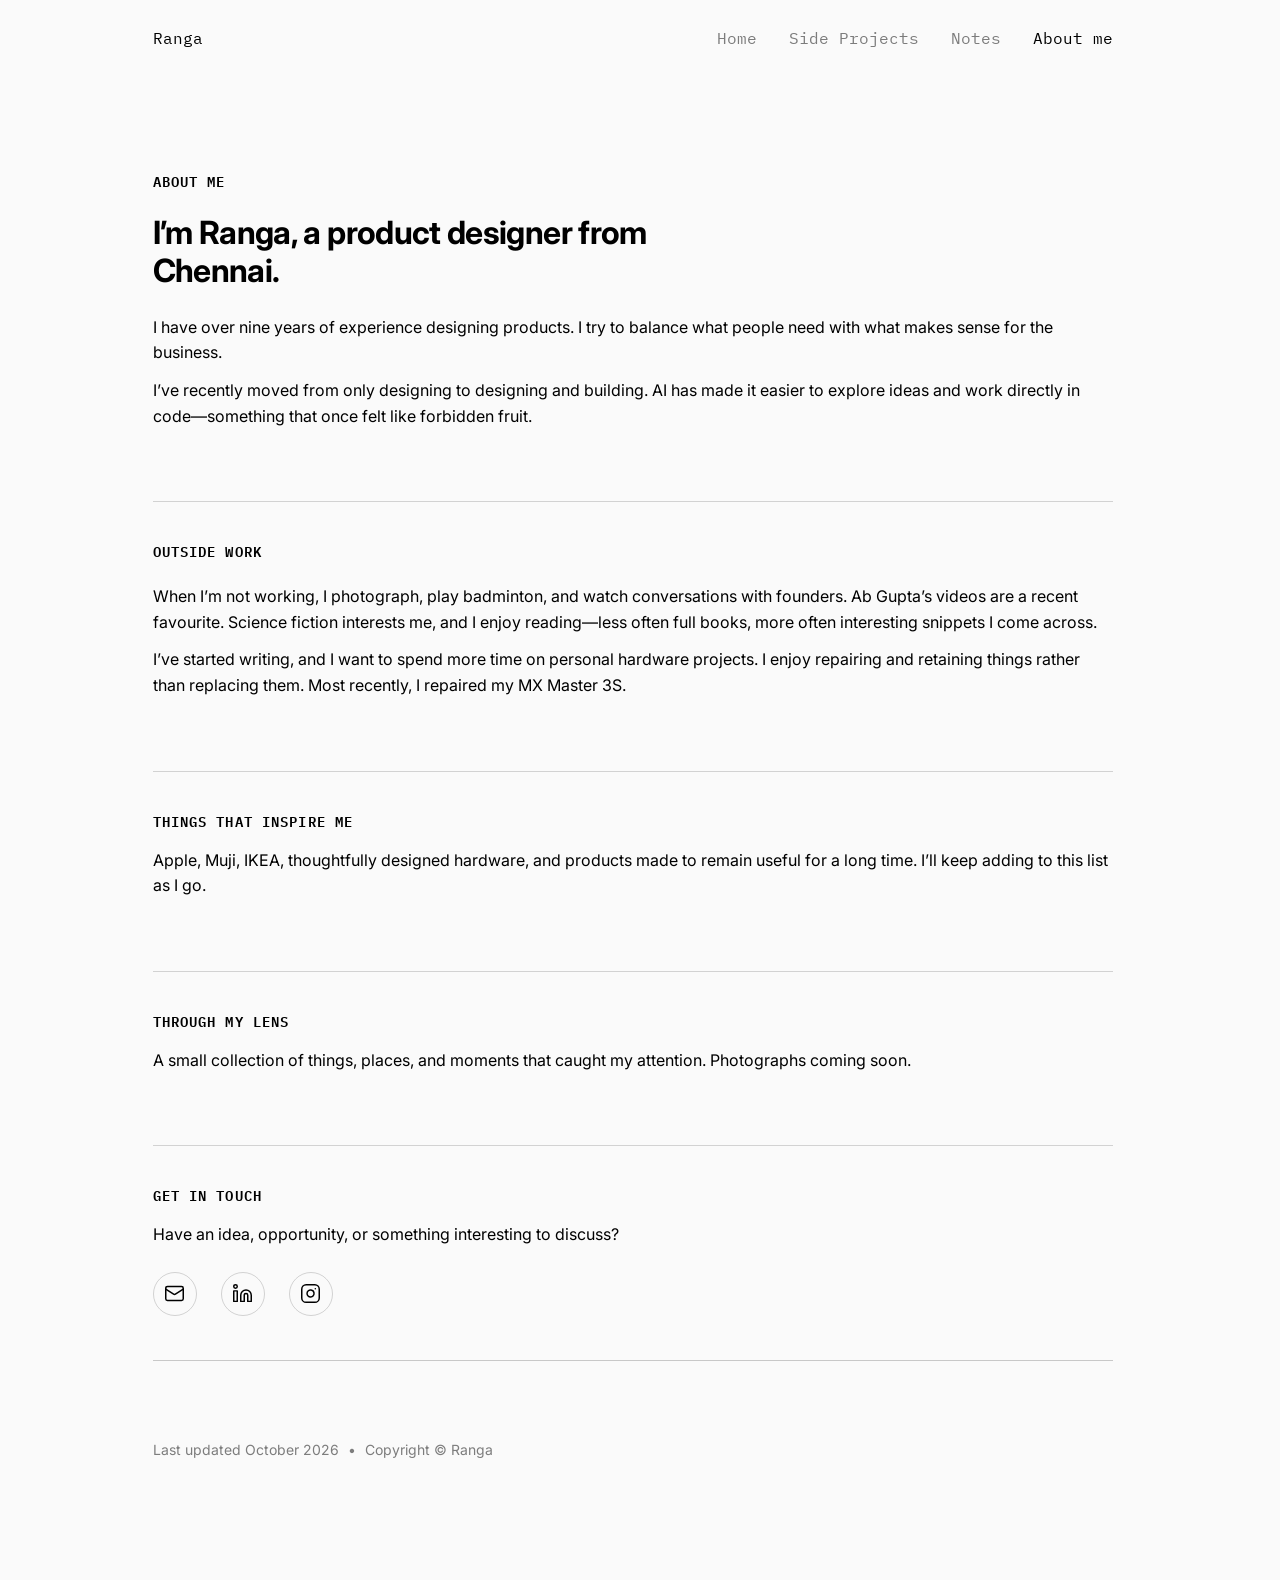
==== commit 2c93a71a: "Refine typography responsive layout and SEO metadata" ====
--- a/about.html
+++ b/about.html
@@ -7,11 +7,56 @@
   <meta name="description" content="About Ranga, a product designer and builder.">
   <meta name="robots" content="index, follow">
   <link rel="canonical" href="https://rangarajan.design/about.html">
+  <meta property="og:title" content="About Ranga — Product Designer × Builder">
+  <meta property="og:description" content="Meet Ranga, a product designer from Chennai who works across design, code, and AI—and enjoys photography, badminton, hardware, and thoughtful products.">
+  <meta property="og:url" content="https://rangarajan.design/about.html">
+  <meta property="og:type" content="profile">
+  <meta property="og:site_name" content="Ranga">
+  <meta property="og:image" content="https://rangarajan.design/assets/images/social-preview.png">
+  <meta property="og:image:width" content="1200">
+  <meta property="og:image:height" content="630">
+  <meta property="og:image:alt" content="About Ranga — Product Designer × Builder">
+  <meta name="twitter:card" content="summary_large_image">
+  <meta name="twitter:title" content="About Ranga — Product Designer × Builder">
+  <meta name="twitter:description" content="Meet Ranga, a product designer from Chennai working across design, code, and AI.">
+  <meta name="twitter:image" content="https://rangarajan.design/assets/images/social-preview.png">
+  <meta name="twitter:image:alt" content="About Ranga — Product Designer × Builder">
+  <script type="application/ld+json">
+    {
+      "@context": "https://schema.org",
+      "@type": "ProfilePage",
+      "@id": "https://rangarajan.design/about.html#page",
+      "url": "https://rangarajan.design/about.html",
+      "name": "About Ranga — Product Designer × Builder",
+      "description": "About Ranga, a product designer from Chennai working across product design, code, and AI.",
+      "isPartOf": {
+        "@id": "https://rangarajan.design/#website"
+      },
+      "mainEntity": {
+        "@type": "Person",
+        "@id": "https://rangarajan.design/#person",
+        "name": "Rangarajan",
+        "alternateName": "Ranga",
+        "url": "https://rangarajan.design/",
+        "jobTitle": "Senior Product Designer",
+        "worksFor": {
+          "@type": "Organization",
+          "name": "Zoho Corporation",
+          "url": "https://www.zoho.com/"
+        },
+        "sameAs": [
+          "https://www.linkedin.com/in/ranga19/",
+          "https://www.instagram.com/rangar19/"
+        ]
+      },
+      "inLanguage": "en"
+    }
+  </script>
   <link rel="icon" href="assets/favicon.svg" type="image/svg+xml">
   <link rel="preconnect" href="https://fonts.googleapis.com">
   <link rel="preconnect" href="https://fonts.gstatic.com" crossorigin>
-  <link href="https://fonts.googleapis.com/css2?family=IBM+Plex+Mono:wght@600&amp;family=Inter:wght@500;600;700&amp;display=swap" rel="stylesheet">
-  <link rel="stylesheet" href="css/style.css?v=20261007-footer-row">
+  <link href="https://fonts.googleapis.com/css2?family=IBM+Plex+Mono:wght@400;600&amp;family=Inter:wght@400;500;600;700&amp;display=swap" rel="stylesheet">
+  <link rel="stylesheet" href="css/style.css?v=20261008-tablet-width">
   <script src="js/site-nav.js" defer></script>
 </head>
 <body>
--- a/css/style.css
+++ b/css/style.css
@@ -25,13 +25,14 @@
   color: var(--text);
   font-family: Inter, "Helvetica Neue", sans-serif;
   font-size: 16px;
-  font-weight: 500;
+  font-weight: 400;
   line-height: 1.5;
   -webkit-font-smoothing: antialiased;
 }
 a { color: inherit; }
 img { display: block; max-width: 100%; }
 button { font: inherit; }
+p { color: var(--text); }
 .content-spine { width: var(--content-width); margin-inline: auto; }
 .reading-spine { width: var(--reading-width); margin-inline: auto; }
 .skip-link {
@@ -44,11 +45,12 @@
 .site-header {
   height: 76px; display: flex; align-items: center; justify-content: space-between;
 }
-.brand { display: inline-flex; align-items: center; min-width: 44px; min-height: 44px; font-weight: 600; text-decoration: none; }
+.brand { display: inline-flex; align-items: center; min-width: 44px; min-height: 44px; font-family: "IBM Plex Mono", SFMono-Regular, monospace; font-weight: 400; text-decoration: none; }
 .site-nav { display: flex; align-items: center; gap: 32px; }
 .site-nav a {
   display: inline-flex; align-items: center; min-height: 44px; opacity: .5;
-  font-size: 16px; font-weight: 500; text-decoration: none; transition: opacity 120ms var(--ease);
+  font-family: "IBM Plex Mono", SFMono-Regular, monospace; font-size: 16px; font-weight: 400;
+  text-decoration: none; transition: opacity 120ms var(--ease);
 }
 .site-nav a:hover, .site-nav a:focus-visible, .site-nav a[aria-current="page"] { opacity: 1; }
 .nav-toggle { display: none; }
@@ -64,9 +66,9 @@
 .portrait-fallback { position: absolute; inset: 0; display: grid; place-items: center; color: var(--elevated); font-size: 24px; font-weight: 600; }
 .intro-copy { min-width: 0; }
 .intro h1 { margin: 0; font-size: 32px; font-weight: 700; line-height: 1.2; letter-spacing: -.02em; }
-.intro-role { margin: 6px 0 0; font-size: 20px; font-weight: 600; line-height: 1.4; }
+.intro-role { margin: 6px 0 0; color: var(--text); font-size: 20px; font-weight: 600; line-height: 1.4; }
 .intro-details { display: grid; gap: 8px; max-width: 75ch; margin-top: 16px; }
-.intro-details p { margin: 0; font-size: 16px; font-weight: 500; line-height: 1.5; }
+.intro-details p { margin: 0; font-size: 16px; font-weight: 400; line-height: 1.5; }
 .current-build-block { margin-top: 48px; }
 .current-build-label { margin: 0 0 10px 24px; font-family: "IBM Plex Mono", SFMono-Regular, monospace; font-size: 14px; font-weight: 600; line-height: 18px; letter-spacing: .04em; text-transform: uppercase; }
 .stash-feature-card {
@@ -92,7 +94,7 @@
 .stash-feature-card:hover::before { opacity: 1; }
 .stash-feature-copy { position: relative; z-index: 2; display: flex; height: 100%; flex-direction: column; align-items: flex-start; justify-content: center; gap: 24px; width: 72%; }
 .stash-feature-copy h2 { margin: 0; font-size: 24px; font-weight: 700; line-height: 1.2; letter-spacing: -.02em; }
-.stash-feature-copy p { margin: 2px 0 0; font-size: 18px; font-weight: 500; line-height: 1.35; }
+.stash-feature-copy p { margin: 2px 0 0; font-size: 18px; font-weight: 400; line-height: 1.35; }
 .stash-feature-actions { display: flex; flex-wrap: wrap; gap: 8px; }
 .stash-feature-actions a { display: inline-flex; min-height: 43px; align-items: center; justify-content: center; padding: 10px 16px; border-radius: 999px; font-size: 16px; font-weight: 700; line-height: 1.35; text-decoration: none; }
 .stash-feature-primary { background: #f00; color: #fff; box-shadow: 0 9px 18px rgba(255, 0, 0, .28); }
@@ -101,7 +103,7 @@
 .stash-feature-note { position: absolute; z-index: 2; bottom: 24px; left: 24px; margin: 0; color: rgba(0, 0, 0, .4); font-size: 14px; font-weight: 500; line-height: 1.35; }
 .stash-feature-app { position: absolute; z-index: 1; top: 42px; bottom: -1px; left: 56%; width: 88%; overflow: hidden; border-radius: 8px 0 0 0; box-shadow: -12px 18px 24px rgba(89, 87, 90, .2); }
 .stash-feature-app img { width: auto; max-width: none; height: 100%; object-fit: contain; object-position: left bottom; }
-.section-label { margin: 0; font-family: "IBM Plex Mono", SFMono-Regular, monospace; font-size: 14px; font-weight: 600; line-height: 18px; letter-spacing: .08em; text-transform: uppercase; }
+.section-label { margin: 0; color: var(--text); font-family: "IBM Plex Mono", SFMono-Regular, monospace; font-size: 14px; font-weight: 600; line-height: 18px; letter-spacing: .08em; text-transform: uppercase; }
 
 .snippets { overflow: hidden; }
 .snippets > .section-label { margin-bottom: 32px; }
@@ -133,8 +135,8 @@
 }
 .work-copy { display: flex; flex-direction: column; align-items: flex-start; gap: 12px; }
 .item-title { margin: 0; font-size: 24px; font-weight: 600; line-height: 1.25; }
-.item-description { margin: 0; color: var(--text); font-size: 20px; font-weight: 500; line-height: 1.4; }
-.body-1 { font-size: 16px; font-weight: 500; line-height: 1.5; }
+.item-description { margin: 0; color: var(--text); font-size: 20px; font-weight: 400; line-height: 1.4; }
+.body-1 { font-size: 16px; font-weight: 400; line-height: 1.5; }
 .item-action { margin-top: 12px; font-size: 16px; font-weight: 500; color: var(--muted); text-decoration: underline; text-underline-offset: 4px; transition: opacity 120ms var(--ease); }
 .media-placeholder { position: relative; display: block; overflow: hidden; border-radius: var(--radius); background: var(--surface); color: var(--muted); }
 .media-placeholder--feature { width: 100%; aspect-ratio: 500 / 326; background: linear-gradient(145deg, #e1e1e1, #f5f5f5); }
@@ -168,7 +170,7 @@
 .home-contact-copy { max-width: 560px; }
 .home-contact-copy .section-label { margin: 0 0 16px; }
 .home-contact-copy h2 { margin: 0; font-size: 24px; font-weight: 600; line-height: 1.25; }
-.home-contact-copy > p:last-child { margin: 12px 0 0; font-size: 16px; font-weight: 500; line-height: 1.5; }
+.home-contact-copy > p:last-child { margin: 12px 0 0; font-size: 16px; font-weight: 400; line-height: 1.5; }
 .home-contact nav { display: flex; align-items: center; gap: 12px; }
 .home-contact .contact-icon {
   display: inline-grid; width: 44px; height: 44px; place-items: center;
@@ -181,15 +183,15 @@
 .notes-page { min-height: 55vh; padding-top: 120px; }
 .notes-page .section-label { margin-bottom: 24px; }
 .notes-page h1 { margin: 0; font-size: 32px; font-weight: 700; line-height: 1.2; }
-.notes-page > p:last-child { max-width: 560px; margin: 16px 0 0; color: var(--muted); font-size: 16px; font-weight: 500; line-height: 1.5; }
+.notes-page > p:last-child { max-width: 560px; margin: 16px 0 0; color: var(--text); font-size: 16px; font-weight: 400; line-height: 1.5; }
 .about-page { padding-top: 96px; }
 .about-intro > .section-label { margin-bottom: 24px; }
 .about-intro h1 { max-width: 560px; margin: 0; font-size: 32px; font-weight: 700; line-height: 1.2; letter-spacing: -.02em; }
 .about-copy { display: grid; gap: 12px; margin-top: 24px; }
-.about-copy p, .about-section > p { margin: 0; font-size: 16px; font-weight: 500; line-height: 1.6; }
+.about-copy p, .about-section > p { margin: 0; font-size: 16px; font-weight: 400; line-height: 1.6; }
 .about-section { margin-top: 72px; padding-top: 40px; border-top: 1px solid rgba(0, 0, 0, .16); }
 .about-section > .section-label { margin-bottom: 18px; }
-.photo-journal > p { color: var(--muted); }
+.photo-journal > p { color: var(--text); }
 .about-contact nav { display: flex; flex-wrap: wrap; gap: 24px; margin-top: 24px; }
 .about-contact .contact-icon {
   display: inline-grid; width: 44px; height: 44px; place-items: center;
@@ -202,7 +204,7 @@
 .contact-footer {
   display: block;
   margin-top: 44px; padding: 78px 0 120px; border-top: 1px solid rgba(0,0,0,.2);
-  font-size: 16px; font-weight: 500; line-height: 1.5;
+  font-size: 16px; font-weight: 400; line-height: 1.5;
 }
 .contact-footer p { margin: 0; }
 .footer-main { display: flex; order: 2; justify-content: flex-end; align-items: center; gap: 48px; }
@@ -217,8 +219,8 @@
 .case-study { padding-top: 64px; padding-bottom: 80px; }
 .case-intro { text-align: center; }
 .case-intro h1 { margin: 0; font-size: 32px; font-weight: 700; line-height: 1.2; letter-spacing: -.02em; }
-.case-lede { max-width: 740px; margin: 16px auto 0; font-size: 24px; font-weight: 600; line-height: 1.3; letter-spacing: -.01em; }
-.case-summary { max-width: 600px; margin: 16px auto 0; color: var(--muted); font-size: 16px; font-weight: 500; line-height: 1.5; }
+.case-lede { max-width: 740px; margin: 16px auto 0; color: var(--text); font-size: 24px; font-weight: 600; line-height: 1.3; letter-spacing: -.01em; }
+.case-summary { max-width: 600px; margin: 16px auto 0; color: var(--text); font-size: 16px; font-weight: 400; line-height: 1.5; }
 .case-mac-image { width: 100%; margin-top: 48px; overflow: hidden; border-radius: var(--radius); background: #fff; }
 .case-mac-image img { display: block; width: 100%; height: auto; }
 .wip-notice {
@@ -226,14 +228,14 @@
   margin-top: 48px; padding-top: 32px; border-top: 1px solid rgba(0,0,0,.2);
 }
 .wip-notice h2 { margin: 0; font-size: 24px; font-weight: 600; line-height: 1.25; }
-.wip-notice p { margin: 0; font-size: 16px; font-weight: 500; line-height: 1.5; }
+.wip-notice p { margin: 0; font-size: 16px; font-weight: 400; line-height: 1.5; }
 .mac-case .case-intro { max-width: 720px; margin-inline: auto; }
 .mac-case h2 { margin: 0; font-size: 24px; font-weight: 600; line-height: 1.25; letter-spacing: -.01em; }
-.mac-case section p { margin: 12px 0 0; font-size: 16px; font-weight: 500; line-height: 1.5; }
+.mac-case section p { margin: 12px 0 0; font-size: 16px; font-weight: 400; line-height: 1.5; }
 .mac-facts { display: grid; grid-template-columns: 1.35fr 1.5fr .8fr .65fr 1.35fr; gap: 24px; margin: 48px 0 0; padding: 24px 0; border-block: 1px solid rgba(0,0,0,.2); }
 .mac-facts div { min-width: 0; }
 .mac-facts dt { margin: 0 0 8px; color: var(--muted); font-family: "IBM Plex Mono", SFMono-Regular, monospace; font-size: 14px; font-weight: 600; line-height: 1.25; letter-spacing: .04em; text-transform: uppercase; }
-.mac-facts dd { margin: 0; font-size: 16px; font-weight: 500; line-height: 1.5; }
+.mac-facts dd { margin: 0; font-size: 16px; font-weight: 400; line-height: 1.5; }
 .mac-overview { display: grid; grid-template-columns: repeat(2, minmax(0, 1fr)); gap: 64px; margin-top: 72px; padding-top: 32px; border-top: 1px solid rgba(0,0,0,.2); }
 .mac-statement { display: grid; grid-template-columns: 5fr 7fr; gap: 48px; margin-top: 80px; }
 .mac-statement p { margin-top: 0 !important; font-size: 24px !important; font-weight: 600 !important; line-height: 1.35 !important; }
@@ -253,7 +255,7 @@
 .mac-iterations ol { display: grid; grid-template-columns: repeat(3, minmax(0, 1fr)); gap: 24px; margin: 24px 0 0; padding: 0; list-style: none; }
 .mac-iterations li { display: flex; flex-direction: column; gap: 8px; padding-top: 16px; border-top: 1px solid rgba(0,0,0,.2); }
 .mac-iterations strong { font-size: 16px; font-weight: 600; line-height: 1.5; }
-.mac-iterations span { color: var(--muted); font-size: 16px; line-height: 1.5; }
+.mac-iterations span { color: var(--text); font-size: 16px; line-height: 1.5; }
 .mac-media-next { display: grid; grid-template-columns: 5fr 7fr; gap: 48px; margin-top: 48px; padding-top: 24px; border-top: 1px solid rgba(0,0,0,.2); }
 .mac-media-next p { margin: 0 !important; font-size: 16px; line-height: 1.5; }
 .mac-media-next p + p { margin-top: 12px !important; }
@@ -382,7 +384,7 @@
   .back-link { margin-top: 64px; }
 }
 
-@media (min-width: 768px) and (max-width: 1023px) {
+@media (min-width: 768px) and (max-width: 1440px) {
   .content-spine, .reading-spine { width: 75vw; }
 }
 
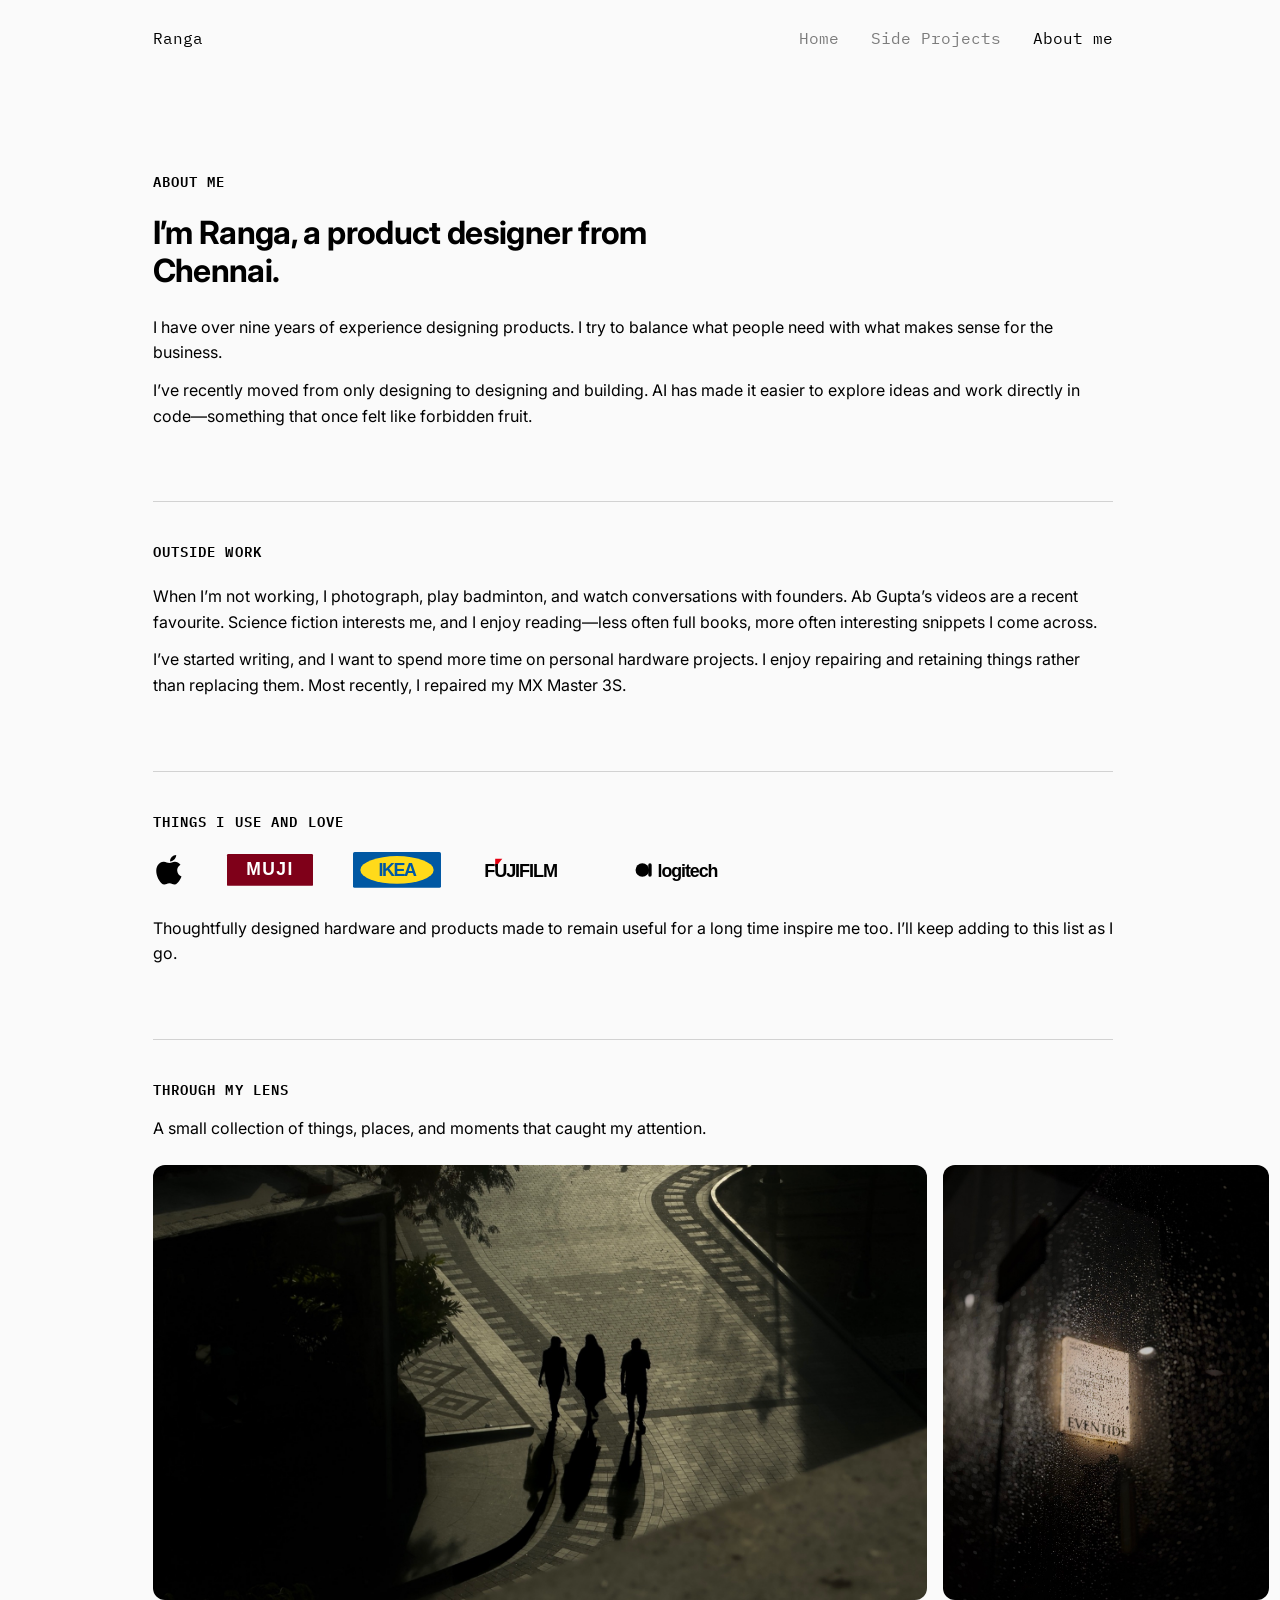
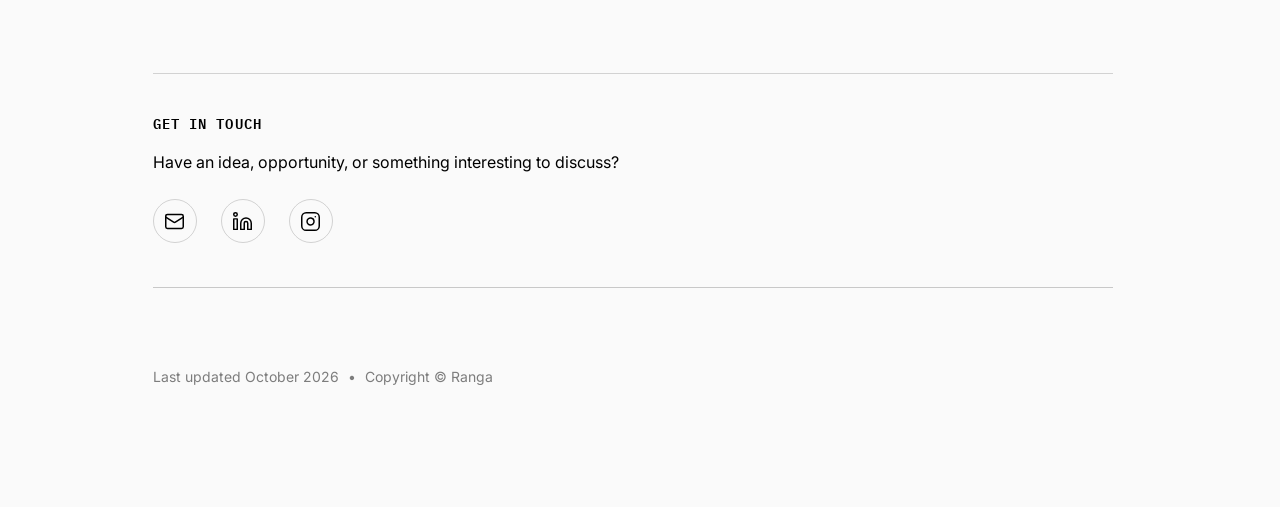
==== commit fc84ec22: "Update portfolio content and visual assets" ====
--- a/about.html
+++ b/about.html
@@ -58,6 +58,7 @@
   <link href="https://fonts.googleapis.com/css2?family=IBM+Plex+Mono:wght@400;600&amp;family=Inter:wght@400;500;600;700&amp;display=swap" rel="stylesheet">
   <link rel="stylesheet" href="css/style.css?v=20261008-tablet-width">
   <script src="js/site-nav.js" defer></script>
+  <script src="js/photo-marquee.js" defer></script>
 </head>
 <body>
   <a class="skip-link" href="#main">Skip to content</a>
@@ -71,7 +72,6 @@
     <nav class="site-nav" id="primary-nav" aria-label="Primary navigation">
       <a href="index.html">Home</a>
       <a href="index.html#side-projects">Side Projects</a>
-      <a href="notes.html">Notes</a>
       <a href="about.html" aria-current="page">About me</a>
     </nav>
   </header>
@@ -95,13 +95,81 @@
     </section>
 
     <section class="about-section" aria-labelledby="inspiration-title">
-      <h2 class="section-label" id="inspiration-title">Things that inspire me</h2>
-      <p>Apple, Muji, IKEA, thoughtfully designed hardware, and products made to remain useful for a long time. I’ll keep adding to this list as I go.</p>
+      <h2 class="section-label" id="inspiration-title">Things I use and love</h2>
+      <ul class="inspiration-logos" aria-label="Brands that inspire me">
+        <li>
+          <svg class="inspiration-logo inspiration-logo--apple" viewBox="0 0 24 24" role="img" aria-labelledby="apple-logo-title">
+            <title id="apple-logo-title">Apple</title>
+            <path d="M16.37 1.43c0 1.14-.42 2.2-1.17 3.02-.8.88-2.1 1.55-3.23 1.46a4.47 4.47 0 0 1 1.2-3.1A4.8 4.8 0 0 1 16.37 1.43Zm3.76 15.21c-.48 1.1-.72 1.58-1.34 2.55-.87 1.35-2.1 3.03-3.63 3.04-1.36.01-1.72-.9-3.56-.89-1.84.01-2.23.91-3.59.9-1.53-.02-2.7-1.53-3.57-2.88-2.43-3.78-2.69-8.22-1.19-10.58A5.45 5.45 0 0 1 7.62 6.2c1.6 0 2.61.9 3.93.9 1.28 0 2.06-.9 3.91-.9 1.4 0 2.88.75 3.94 2.06-3.47 1.9-2.91 6.79.73 8.38Z"/>
+          </svg>
+        </li>
+        <li>
+          <svg class="inspiration-logo inspiration-logo--muji" viewBox="0 0 108 40" role="img" aria-labelledby="muji-logo-title">
+            <title id="muji-logo-title">MUJI</title>
+            <rect width="108" height="40" rx="1.5"/>
+            <text x="54" y="27" text-anchor="middle">MUJI</text>
+          </svg>
+        </li>
+        <li>
+          <svg class="inspiration-logo inspiration-logo--ikea" viewBox="0 0 108 44" role="img" aria-labelledby="ikea-logo-title">
+            <title id="ikea-logo-title">IKEA</title>
+            <rect width="108" height="44" rx="2"/>
+            <ellipse cx="54" cy="22" rx="45" ry="17"/>
+            <text x="54" y="29" text-anchor="middle">IKEA</text>
+          </svg>
+        </li>
+        <li>
+          <svg class="inspiration-logo inspiration-logo--fujifilm" viewBox="0 0 142 40" role="img" aria-labelledby="fujifilm-logo-title">
+            <title id="fujifilm-logo-title">Fujifilm</title>
+            <path class="fujifilm-accent" d="M18 6h9l-9 11z"/>
+            <text x="4" y="29">FUJIFILM</text>
+          </svg>
+        </li>
+        <li>
+          <svg class="inspiration-logo inspiration-logo--logitech" viewBox="0 0 132 40" role="img" aria-labelledby="logitech-logo-title">
+            <title id="logitech-logo-title">Logitech</title>
+            <circle cx="11" cy="20" r="8"/>
+            <rect x="18" y="12" width="4" height="16" rx="2"/>
+            <text x="29" y="28">logitech</text>
+          </svg>
+        </li>
+      </ul>
+      <p>Thoughtfully designed hardware and products made to remain useful for a long time inspire me too. I’ll keep adding to this list as I go.</p>
     </section>
 
     <section class="about-section photo-journal" aria-labelledby="photos-title">
       <h2 class="section-label" id="photos-title">Through my lens</h2>
-      <p>A small collection of things, places, and moments that caught my attention. Photographs coming soon.</p>
+      <p>A small collection of things, places, and moments that caught my attention.</p>
+      <div class="photo-journal-gallery" aria-label="Photography gallery">
+        <div class="photo-marquee-track">
+          <div class="photo-marquee-group">
+        <figure>
+          <img src="assets/images/through-my-lens/walking-shadows.jpg" width="1800" height="1012" alt="Three people and their long shadows crossing a patterned walkway" loading="lazy" decoding="async">
+        </figure>
+        <figure>
+          <img src="assets/images/through-my-lens/rain-on-glass.jpg" width="1050" height="1400" alt="Rain droplets on glass with a softly lit sign beyond" loading="lazy" decoding="async">
+        </figure>
+        <figure>
+          <img src="assets/images/through-my-lens/pool-and-palms.jpg" width="1400" height="787" alt="A pool framed by palm trees beneath a blue sky" loading="lazy" decoding="async">
+        </figure>
+        <figure>
+          <img src="assets/images/through-my-lens/dog-in-sunlight.jpg" width="787" height="1400" alt="A dog resting in a patch of warm sunlight" loading="lazy" decoding="async">
+        </figure>
+        <figure>
+          <img src="assets/images/through-my-lens/quiet-platform.jpg" width="933" height="1400" alt="An empty railway platform leading toward a bright opening" loading="lazy" decoding="async">
+        </figure>
+        <figure>
+          <img src="assets/images/through-my-lens/rainy-platform.jpg" width="1600" height="1200" alt="A traveller walking through heavy rain on a railway platform" loading="lazy" decoding="async">
+        </figure>
+        <figure>
+          <img src="assets/images/through-my-lens/camera-shadows.jpg" width="1400" height="933" alt="Security cameras casting angular shadows across a sunlit wall" loading="lazy" decoding="async">
+        </figure>
+        <figure>
+          <img src="assets/images/through-my-lens/columns-and-shadow.jpg" width="1126" height="1400" alt="Sunlit classical columns receding into deep shadow" loading="lazy" decoding="async">
+        </figure>
+          </div>
+        </div>
+      </div>
     </section>
 
     <section class="about-section about-contact" aria-labelledby="contact-title">
--- a/css/style.css
+++ b/css/style.css
@@ -145,7 +145,7 @@
 .media-placeholder--dark { background: #242424; }
 .media-placeholder--dark::before { background: #393939; border-color: #666; }
 .work-media { width: 100%; overflow: hidden; border-radius: var(--radius); background: #000; }
-.work-media--mac { aspect-ratio: 2400 / 1558; }
+.work-media--mac { aspect-ratio: 1512 / 982; }
 .work-media img { width: 100%; height: 100%; object-fit: cover; }
 .work-row[href] { transition: opacity 120ms var(--ease); }
 .work-row[href]:hover { opacity: .78; }
@@ -191,7 +191,77 @@
 .about-copy p, .about-section > p { margin: 0; font-size: 16px; font-weight: 400; line-height: 1.6; }
 .about-section { margin-top: 72px; padding-top: 40px; border-top: 1px solid rgba(0, 0, 0, .16); }
 .about-section > .section-label { margin-bottom: 18px; }
+.inspiration-logos {
+  display: flex;
+  align-items: center;
+  gap: 40px;
+  margin: 6px 0 24px;
+  padding: 0;
+  list-style: none;
+}
+.inspiration-logos li { display: flex; align-items: center; min-height: 44px; }
+.inspiration-logo { display: block; overflow: visible; }
+.inspiration-logo--apple { width: 34px; height: 34px; fill: var(--text); }
+.inspiration-logo--muji { width: 86px; height: auto; }
+.inspiration-logo--muji rect { fill: #7f0019; }
+.inspiration-logo--muji text {
+  fill: #fff;
+  font-family: Arial, Helvetica, sans-serif;
+  font-size: 22px;
+  font-weight: 700;
+  letter-spacing: .08em;
+}
+.inspiration-logo--ikea { width: 88px; height: auto; }
+.inspiration-logo--ikea rect { fill: #0058a3; }
+.inspiration-logo--ikea ellipse { fill: #ffda1a; }
+.inspiration-logo--ikea text {
+  fill: #0058a3;
+  font-family: Arial Black, Arial, Helvetica, sans-serif;
+  font-size: 22px;
+  font-weight: 900;
+  letter-spacing: -.08em;
+}
+.inspiration-logo--fujifilm { width: 112px; height: auto; }
+.inspiration-logo--fujifilm text {
+  fill: #000;
+  font-family: Arial Black, Arial, Helvetica, sans-serif;
+  font-size: 23px;
+  font-weight: 900;
+  letter-spacing: -.06em;
+}
+.inspiration-logo--fujifilm .fujifilm-accent { fill: #e60012; }
+.inspiration-logo--logitech { width: 112px; height: auto; fill: #000; }
+.inspiration-logo--logitech text {
+  font-family: Arial, Helvetica, sans-serif;
+  font-size: 21px;
+  font-weight: 700;
+  letter-spacing: -.06em;
+}
 .photo-journal > p { color: var(--text); }
+.photo-journal-gallery {
+  --marquee-inset: calc((100vw - var(--reading-width)) / 2);
+  width: 100vw;
+  margin-top: 24px;
+  margin-left: calc((var(--reading-width) - 100vw) / 2);
+  overflow: hidden;
+}
+.photo-marquee-track {
+  display: flex;
+  width: max-content;
+  transform: translateX(var(--marquee-inset));
+  animation: photo-marquee 72s linear infinite;
+  will-change: transform;
+}
+.photo-marquee-group { display: flex; flex: none; gap: 16px; padding-right: 16px; }
+.photo-journal-gallery:hover .photo-marquee-track,
+.photo-journal-gallery:focus-within .photo-marquee-track,
+.photo-journal-gallery.is-paused .photo-marquee-track { animation-play-state: paused; }
+.photo-journal-gallery figure { flex: 0 0 auto; height: clamp(320px, 34vw, 480px); margin: 0; }
+.photo-journal-gallery img { width: auto; max-width: none; height: 100%; border-radius: 12px; }
+@keyframes photo-marquee {
+  from { transform: translateX(var(--marquee-inset)); }
+  to { transform: translateX(calc(-50% + var(--marquee-inset))); }
+}
 .about-contact nav { display: flex; flex-wrap: wrap; gap: 24px; margin-top: 24px; }
 .about-contact .contact-icon {
   display: inline-grid; width: 44px; height: 44px; place-items: center;
@@ -218,10 +288,12 @@
 
 .case-study { padding-top: 64px; padding-bottom: 80px; }
 .case-intro { text-align: center; }
+.case-intro--mac { text-align: left; }
+.case-intro--mac .case-lede, .case-intro--mac .case-summary { margin-inline: 0; }
 .case-intro h1 { margin: 0; font-size: 32px; font-weight: 700; line-height: 1.2; letter-spacing: -.02em; }
 .case-lede { max-width: 740px; margin: 16px auto 0; color: var(--text); font-size: 24px; font-weight: 600; line-height: 1.3; letter-spacing: -.01em; }
 .case-summary { max-width: 600px; margin: 16px auto 0; color: var(--text); font-size: 16px; font-weight: 400; line-height: 1.5; }
-.case-mac-image { width: 100%; margin-top: 48px; overflow: hidden; border-radius: var(--radius); background: #fff; }
+.case-mac-image { width: 100%; margin-top: 48px; overflow: hidden; border: 1px solid rgba(0,0,0,.16); border-radius: var(--radius); background: #fff; }
 .case-mac-image img { display: block; width: 100%; height: auto; }
 .wip-notice {
   display: grid; grid-template-columns: minmax(0, 4fr) minmax(0, 6fr); gap: 48px;
@@ -354,6 +426,14 @@
   .home-contact nav { flex: 0 0 auto; justify-content: flex-end; gap: 2px; }
   .home-contact .contact-icon { width: 40px; height: 40px; }
   .contact-footer { margin-top: 24px; padding: 48px 0 72px; }
+  .photo-journal-gallery {
+    --marquee-inset: 24px;
+    width: 100vw;
+    margin-top: 20px;
+    margin-left: -24px;
+  }
+  .photo-marquee-group { gap: 12px; padding-right: 12px; }
+  .photo-journal-gallery figure { height: 340px; }
   .contact-footer nav { flex-wrap: nowrap; gap: 2px; }
   .footer-main { flex: 0 0 auto; }
   .footer-meta { flex: 1 1 auto; font-size: 12px; }
@@ -385,9 +465,14 @@
 }
 
 @media (min-width: 768px) and (max-width: 1440px) {
+  :root { --content-width: 75vw; --reading-width: 75vw; }
   .content-spine, .reading-spine { width: 75vw; }
 }
 
 @media (prefers-reduced-motion: reduce) {
   *, *::before, *::after { transition-duration: 0.01ms !important; }
-}
+  .photo-journal-gallery { overflow-x: auto; scrollbar-width: none; }
+  .photo-journal-gallery::-webkit-scrollbar { display: none; }
+  .photo-marquee-track { animation: none; transform: translateX(var(--marquee-inset)); will-change: auto; }
+  .photo-marquee-group[aria-hidden="true"] { display: none; }
+}
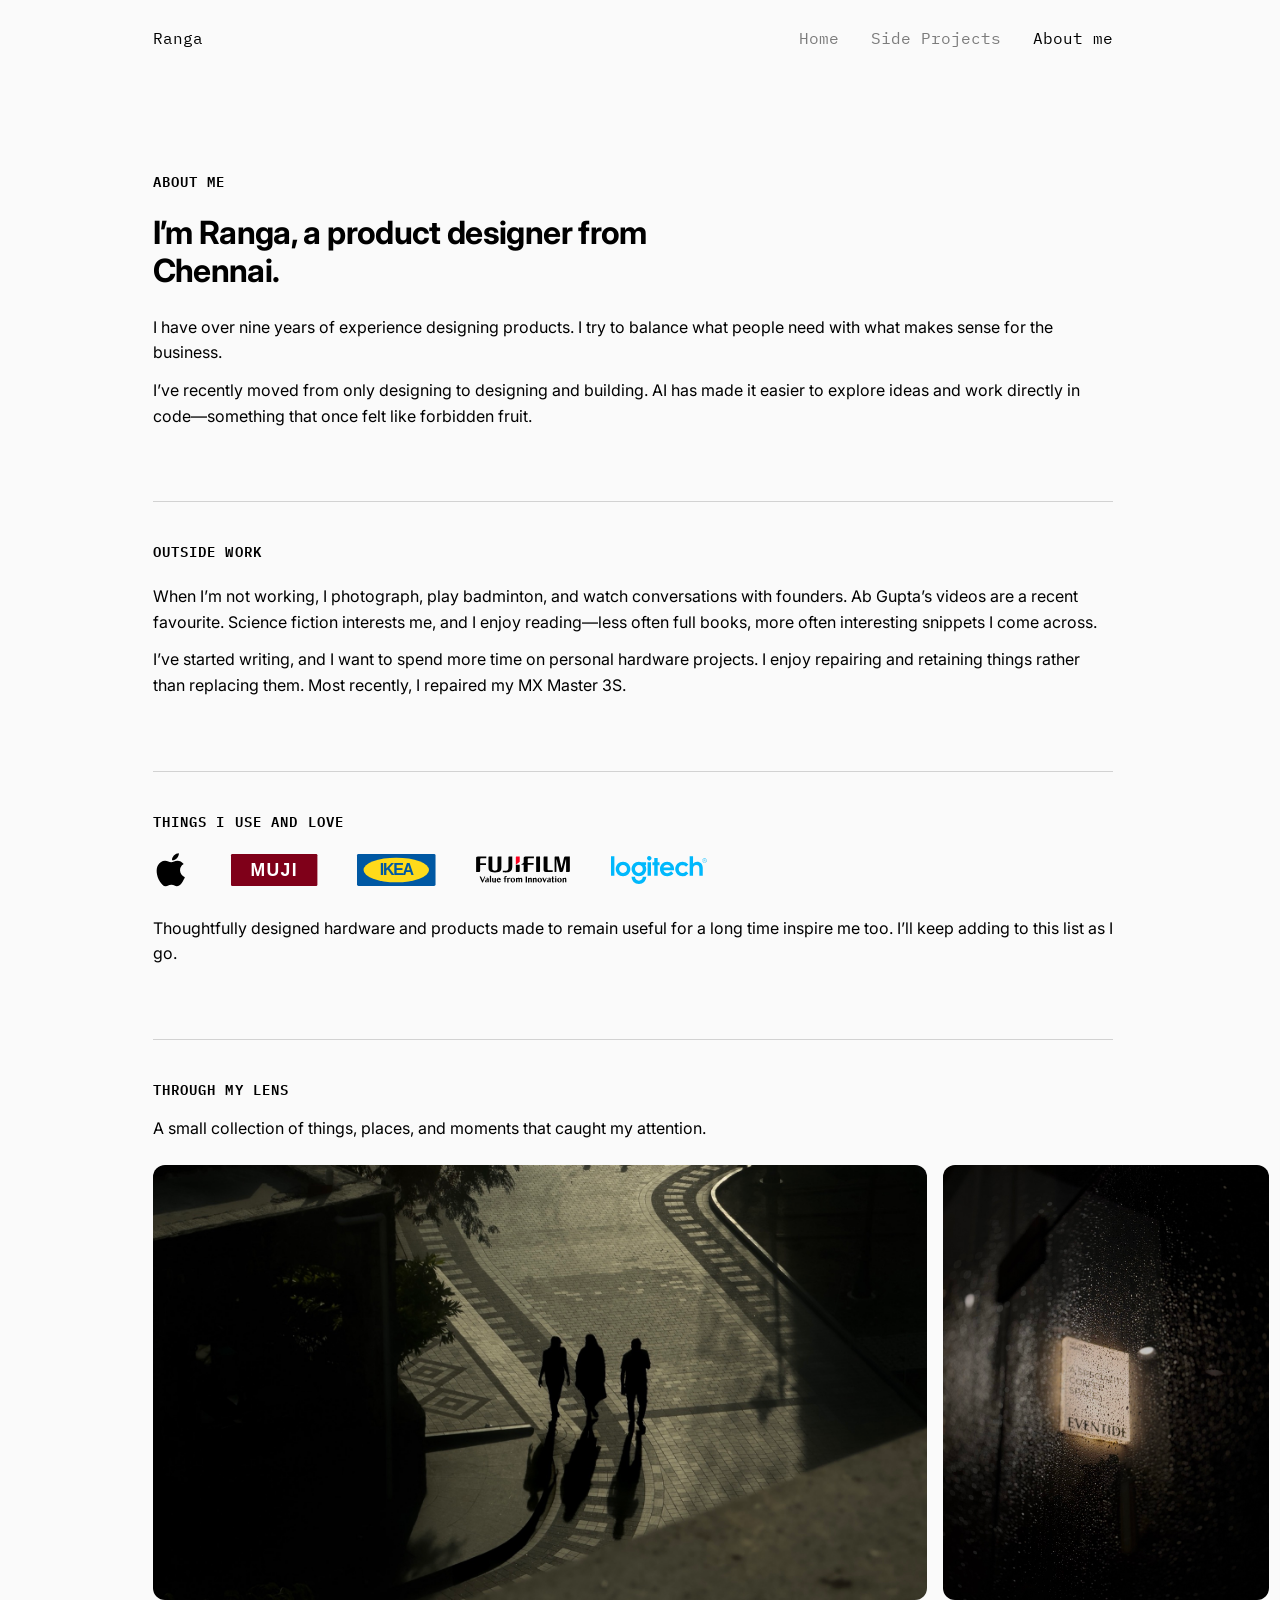
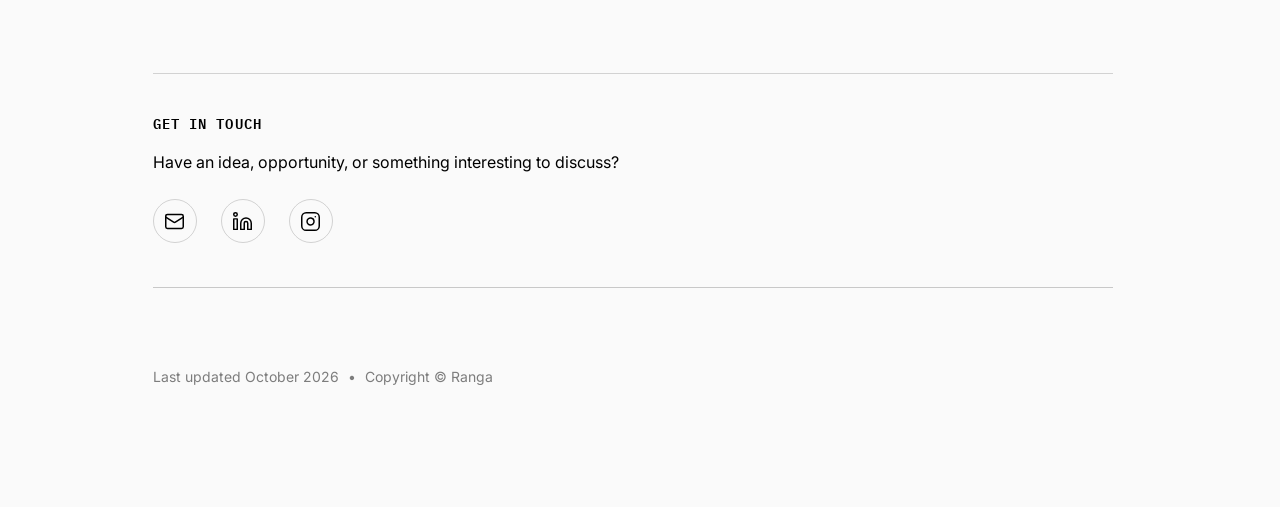
==== commit 2f54996f: "Refine about page brand logos" ====
--- a/about.html
+++ b/about.html
@@ -98,7 +98,7 @@
       <h2 class="section-label" id="inspiration-title">Things I use and love</h2>
       <ul class="inspiration-logos" aria-label="Brands that inspire me">
         <li>
-          <svg class="inspiration-logo inspiration-logo--apple" viewBox="0 0 24 24" role="img" aria-labelledby="apple-logo-title">
+          <svg class="inspiration-logo inspiration-logo--symbol inspiration-logo--apple" viewBox="0 0 24 24" role="img" aria-labelledby="apple-logo-title">
             <title id="apple-logo-title">Apple</title>
             <path d="M16.37 1.43c0 1.14-.42 2.2-1.17 3.02-.8.88-2.1 1.55-3.23 1.46a4.47 4.47 0 0 1 1.2-3.1A4.8 4.8 0 0 1 16.37 1.43Zm3.76 15.21c-.48 1.1-.72 1.58-1.34 2.55-.87 1.35-2.1 3.03-3.63 3.04-1.36.01-1.72-.9-3.56-.89-1.84.01-2.23.91-3.59.9-1.53-.02-2.7-1.53-3.57-2.88-2.43-3.78-2.69-8.22-1.19-10.58A5.45 5.45 0 0 1 7.62 6.2c1.6 0 2.61.9 3.93.9 1.28 0 2.06-.9 3.91-.9 1.4 0 2.88.75 3.94 2.06-3.47 1.9-2.91 6.79.73 8.38Z"/>
           </svg>
@@ -119,19 +119,10 @@
           </svg>
         </li>
         <li>
-          <svg class="inspiration-logo inspiration-logo--fujifilm" viewBox="0 0 142 40" role="img" aria-labelledby="fujifilm-logo-title">
-            <title id="fujifilm-logo-title">Fujifilm</title>
-            <path class="fujifilm-accent" d="M18 6h9l-9 11z"/>
-            <text x="4" y="29">FUJIFILM</text>
-          </svg>
+          <img class="inspiration-logo inspiration-logo--fujifilm" src="assets/brand-logos/fujifilm.svg" width="180" height="50" alt="Fujifilm">
         </li>
         <li>
-          <svg class="inspiration-logo inspiration-logo--logitech" viewBox="0 0 132 40" role="img" aria-labelledby="logitech-logo-title">
-            <title id="logitech-logo-title">Logitech</title>
-            <circle cx="11" cy="20" r="8"/>
-            <rect x="18" y="12" width="4" height="16" rx="2"/>
-            <text x="29" y="28">logitech</text>
-          </svg>
+          <img class="inspiration-logo inspiration-logo--logitech" src="assets/brand-logos/logitech.svg" width="48" height="14" alt="Logitech">
         </li>
       </ul>
       <p>Thoughtfully designed hardware and products made to remain useful for a long time inspire me too. I’ll keep adding to this list as I go.</p>
--- a/css/style.css
+++ b/css/style.css
@@ -192,17 +192,21 @@
 .about-section { margin-top: 72px; padding-top: 40px; border-top: 1px solid rgba(0, 0, 0, .16); }
 .about-section > .section-label { margin-bottom: 18px; }
 .inspiration-logos {
+  --brand-symbol-max-height: 38px;
+  --brand-wordmark-max-height: 32px;
+  --brand-wordmark-max-width: 96px;
+  --brand-logo-gap: 40px;
   display: flex;
   align-items: center;
-  gap: 40px;
+  gap: var(--brand-logo-gap);
   margin: 6px 0 24px;
   padding: 0;
   list-style: none;
 }
-.inspiration-logos li { display: flex; align-items: center; min-height: 44px; }
-.inspiration-logo { display: block; overflow: visible; }
-.inspiration-logo--apple { width: 34px; height: 34px; fill: var(--text); }
-.inspiration-logo--muji { width: 86px; height: auto; }
+.inspiration-logos li { display: flex; flex: 0 0 auto; min-height: 44px; margin: 0; padding: 0; align-items: center; justify-content: center; }
+.inspiration-logo { display: block; width: auto; height: var(--brand-wordmark-max-height); max-width: var(--brand-wordmark-max-width); max-height: var(--brand-wordmark-max-height); overflow: visible; object-fit: contain; }
+.inspiration-logo--symbol { width: var(--brand-symbol-max-height); height: var(--brand-symbol-max-height); max-width: var(--brand-symbol-max-height); max-height: var(--brand-symbol-max-height); }
+.inspiration-logo--apple { fill: var(--text); }
 .inspiration-logo--muji rect { fill: #7f0019; }
 .inspiration-logo--muji text {
   fill: #fff;
@@ -211,7 +215,6 @@
   font-weight: 700;
   letter-spacing: .08em;
 }
-.inspiration-logo--ikea { width: 88px; height: auto; }
 .inspiration-logo--ikea rect { fill: #0058a3; }
 .inspiration-logo--ikea ellipse { fill: #ffda1a; }
 .inspiration-logo--ikea text {
@@ -220,22 +223,6 @@
   font-size: 22px;
   font-weight: 900;
   letter-spacing: -.08em;
-}
-.inspiration-logo--fujifilm { width: 112px; height: auto; }
-.inspiration-logo--fujifilm text {
-  fill: #000;
-  font-family: Arial Black, Arial, Helvetica, sans-serif;
-  font-size: 23px;
-  font-weight: 900;
-  letter-spacing: -.06em;
-}
-.inspiration-logo--fujifilm .fujifilm-accent { fill: #e60012; }
-.inspiration-logo--logitech { width: 112px; height: auto; fill: #000; }
-.inspiration-logo--logitech text {
-  font-family: Arial, Helvetica, sans-serif;
-  font-size: 21px;
-  font-weight: 700;
-  letter-spacing: -.06em;
 }
 .photo-journal > p { color: var(--text); }
 .photo-journal-gallery {
@@ -426,6 +413,7 @@
   .home-contact nav { flex: 0 0 auto; justify-content: flex-end; gap: 2px; }
   .home-contact .contact-icon { width: 40px; height: 40px; }
   .contact-footer { margin-top: 24px; padding: 48px 0 72px; }
+  .inspiration-logos { --brand-logo-gap: 16px; flex-wrap: wrap; row-gap: 12px; }
   .photo-journal-gallery {
     --marquee-inset: 24px;
     width: 100vw;
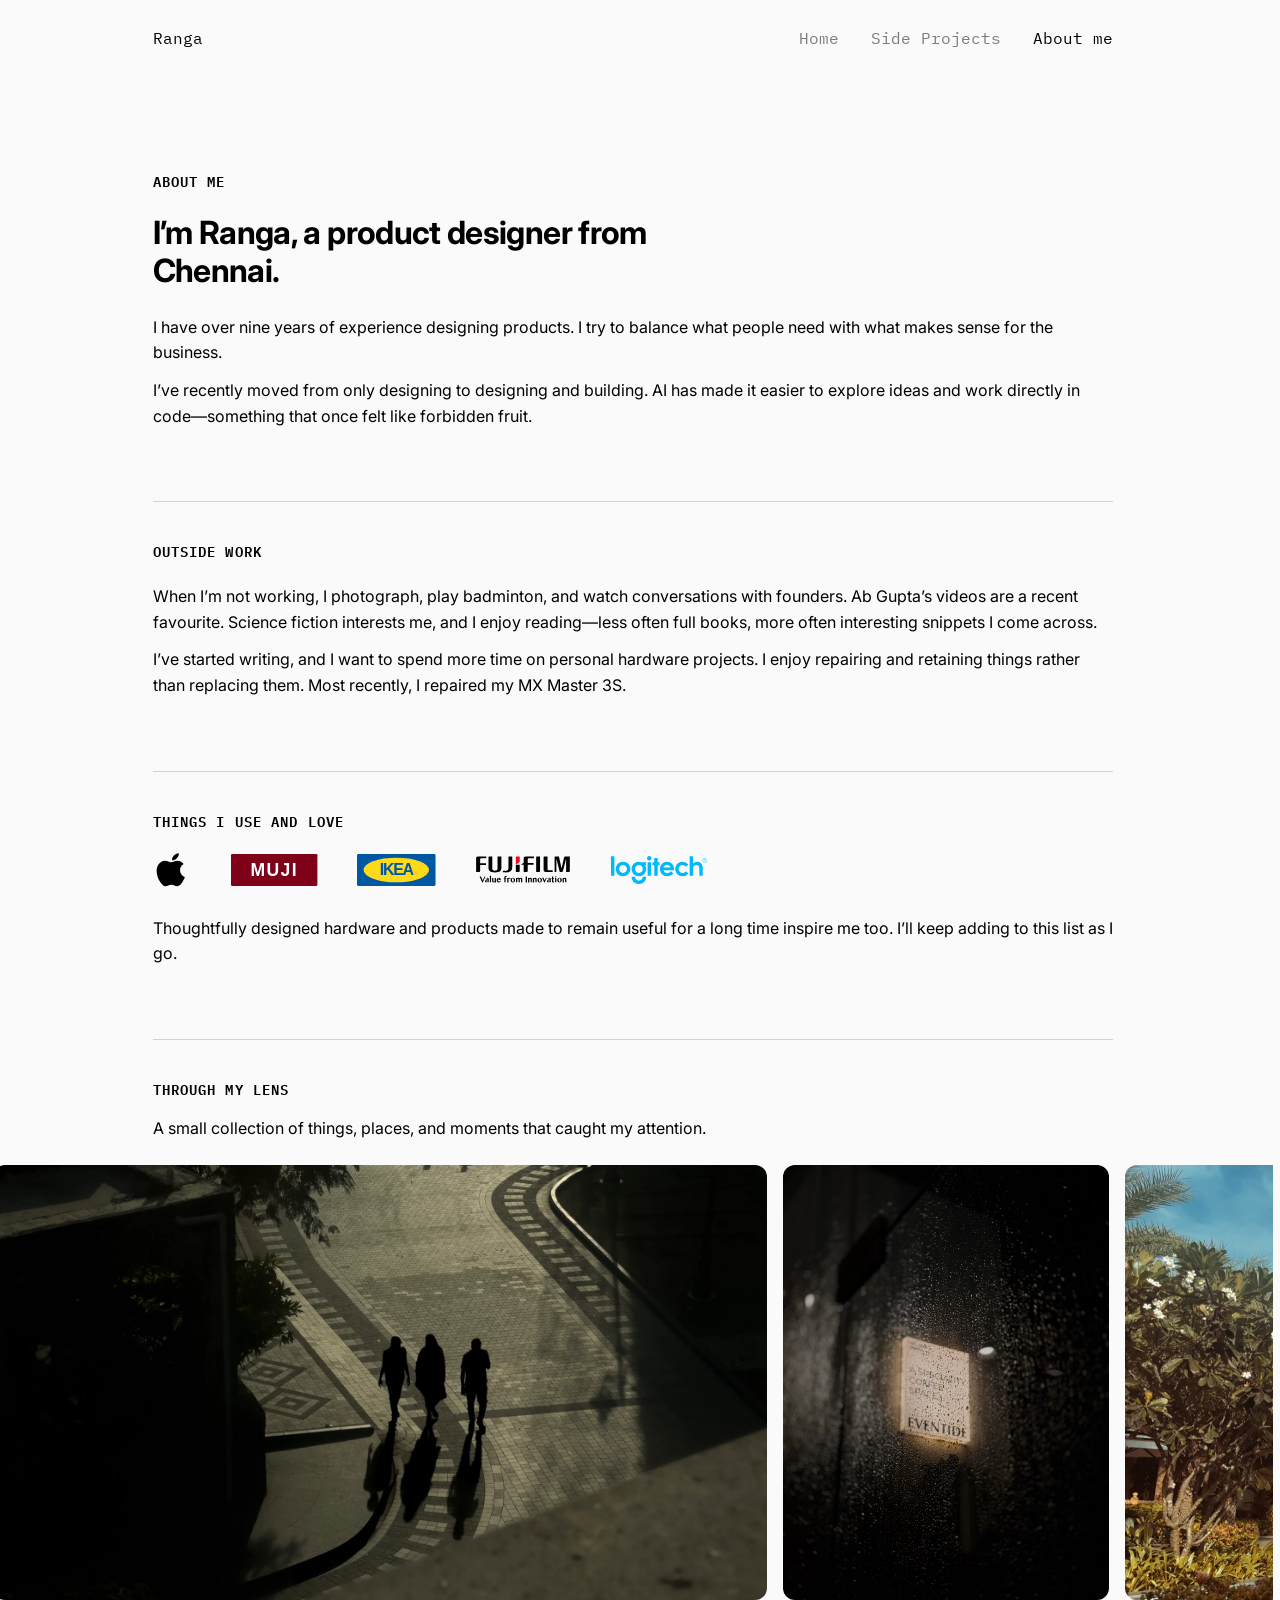
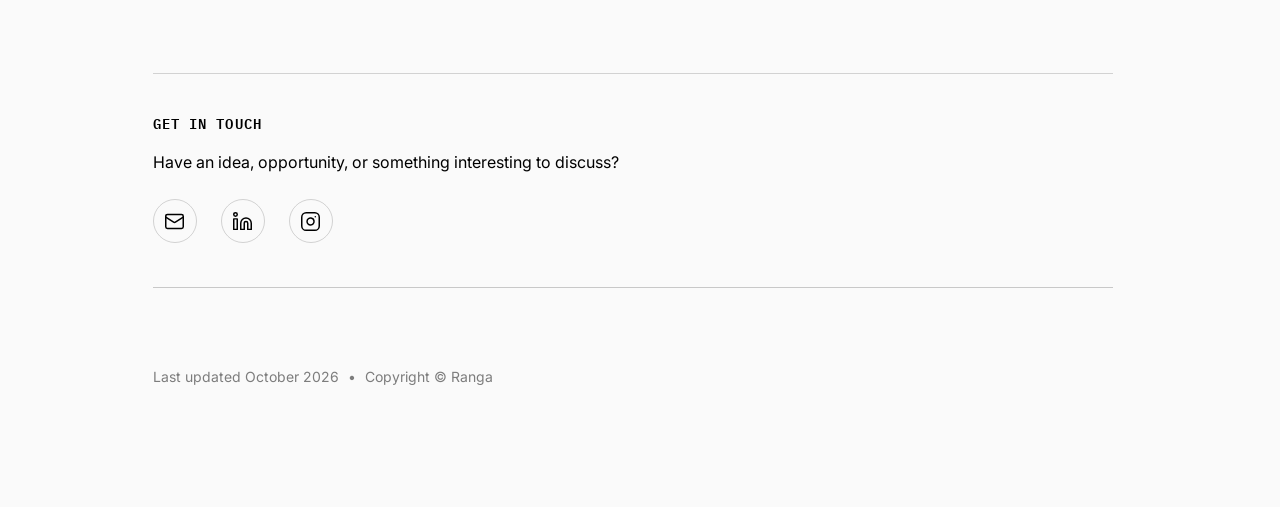
==== commit 88a5b144: "Optimize gallery images and remove carousel inset" ====
--- a/about.html
+++ b/about.html
@@ -135,28 +135,28 @@
         <div class="photo-marquee-track">
           <div class="photo-marquee-group">
         <figure>
-          <img src="assets/images/through-my-lens/walking-shadows.jpg" width="1800" height="1012" alt="Three people and their long shadows crossing a patterned walkway" loading="lazy" decoding="async">
+          <img src="assets/images/through-my-lens/walking-shadows.webp" width="1800" height="1012" alt="Three people and their long shadows crossing a patterned walkway" loading="lazy" decoding="async">
         </figure>
         <figure>
-          <img src="assets/images/through-my-lens/rain-on-glass.jpg" width="1050" height="1400" alt="Rain droplets on glass with a softly lit sign beyond" loading="lazy" decoding="async">
+          <img src="assets/images/through-my-lens/rain-on-glass.webp" width="1050" height="1400" alt="Rain droplets on glass with a softly lit sign beyond" loading="lazy" decoding="async">
         </figure>
         <figure>
-          <img src="assets/images/through-my-lens/pool-and-palms.jpg" width="1400" height="787" alt="A pool framed by palm trees beneath a blue sky" loading="lazy" decoding="async">
+          <img src="assets/images/through-my-lens/pool-and-palms.webp" width="1400" height="787" alt="A pool framed by palm trees beneath a blue sky" loading="lazy" decoding="async">
         </figure>
         <figure>
-          <img src="assets/images/through-my-lens/dog-in-sunlight.jpg" width="787" height="1400" alt="A dog resting in a patch of warm sunlight" loading="lazy" decoding="async">
+          <img src="assets/images/through-my-lens/dog-in-sunlight.webp" width="787" height="1400" alt="A dog resting in a patch of warm sunlight" loading="lazy" decoding="async">
         </figure>
         <figure>
-          <img src="assets/images/through-my-lens/quiet-platform.jpg" width="933" height="1400" alt="An empty railway platform leading toward a bright opening" loading="lazy" decoding="async">
+          <img src="assets/images/through-my-lens/quiet-platform.webp" width="933" height="1400" alt="An empty railway platform leading toward a bright opening" loading="lazy" decoding="async">
         </figure>
         <figure>
-          <img src="assets/images/through-my-lens/rainy-platform.jpg" width="1600" height="1200" alt="A traveller walking through heavy rain on a railway platform" loading="lazy" decoding="async">
+          <img src="assets/images/through-my-lens/rainy-platform.webp" width="1600" height="1200" alt="A traveller walking through heavy rain on a railway platform" loading="lazy" decoding="async">
         </figure>
         <figure>
-          <img src="assets/images/through-my-lens/camera-shadows.jpg" width="1400" height="933" alt="Security cameras casting angular shadows across a sunlit wall" loading="lazy" decoding="async">
+          <img src="assets/images/through-my-lens/camera-shadows.webp" width="1400" height="933" alt="Security cameras casting angular shadows across a sunlit wall" loading="lazy" decoding="async">
         </figure>
         <figure>
-          <img src="assets/images/through-my-lens/columns-and-shadow.jpg" width="1126" height="1400" alt="Sunlit classical columns receding into deep shadow" loading="lazy" decoding="async">
+          <img src="assets/images/through-my-lens/columns-and-shadow.webp" width="1126" height="1400" alt="Sunlit classical columns receding into deep shadow" loading="lazy" decoding="async">
         </figure>
           </div>
         </div>
--- a/css/style.css
+++ b/css/style.css
@@ -226,7 +226,7 @@
 }
 .photo-journal > p { color: var(--text); }
 .photo-journal-gallery {
-  --marquee-inset: calc((100vw - var(--reading-width)) / 2);
+  --marquee-inset: 0px;
   width: 100vw;
   margin-top: 24px;
   margin-left: calc((var(--reading-width) - 100vw) / 2);
@@ -415,7 +415,7 @@
   .contact-footer { margin-top: 24px; padding: 48px 0 72px; }
   .inspiration-logos { --brand-logo-gap: 16px; flex-wrap: wrap; row-gap: 12px; }
   .photo-journal-gallery {
-    --marquee-inset: 24px;
+    --marquee-inset: 0px;
     width: 100vw;
     margin-top: 20px;
     margin-left: -24px;
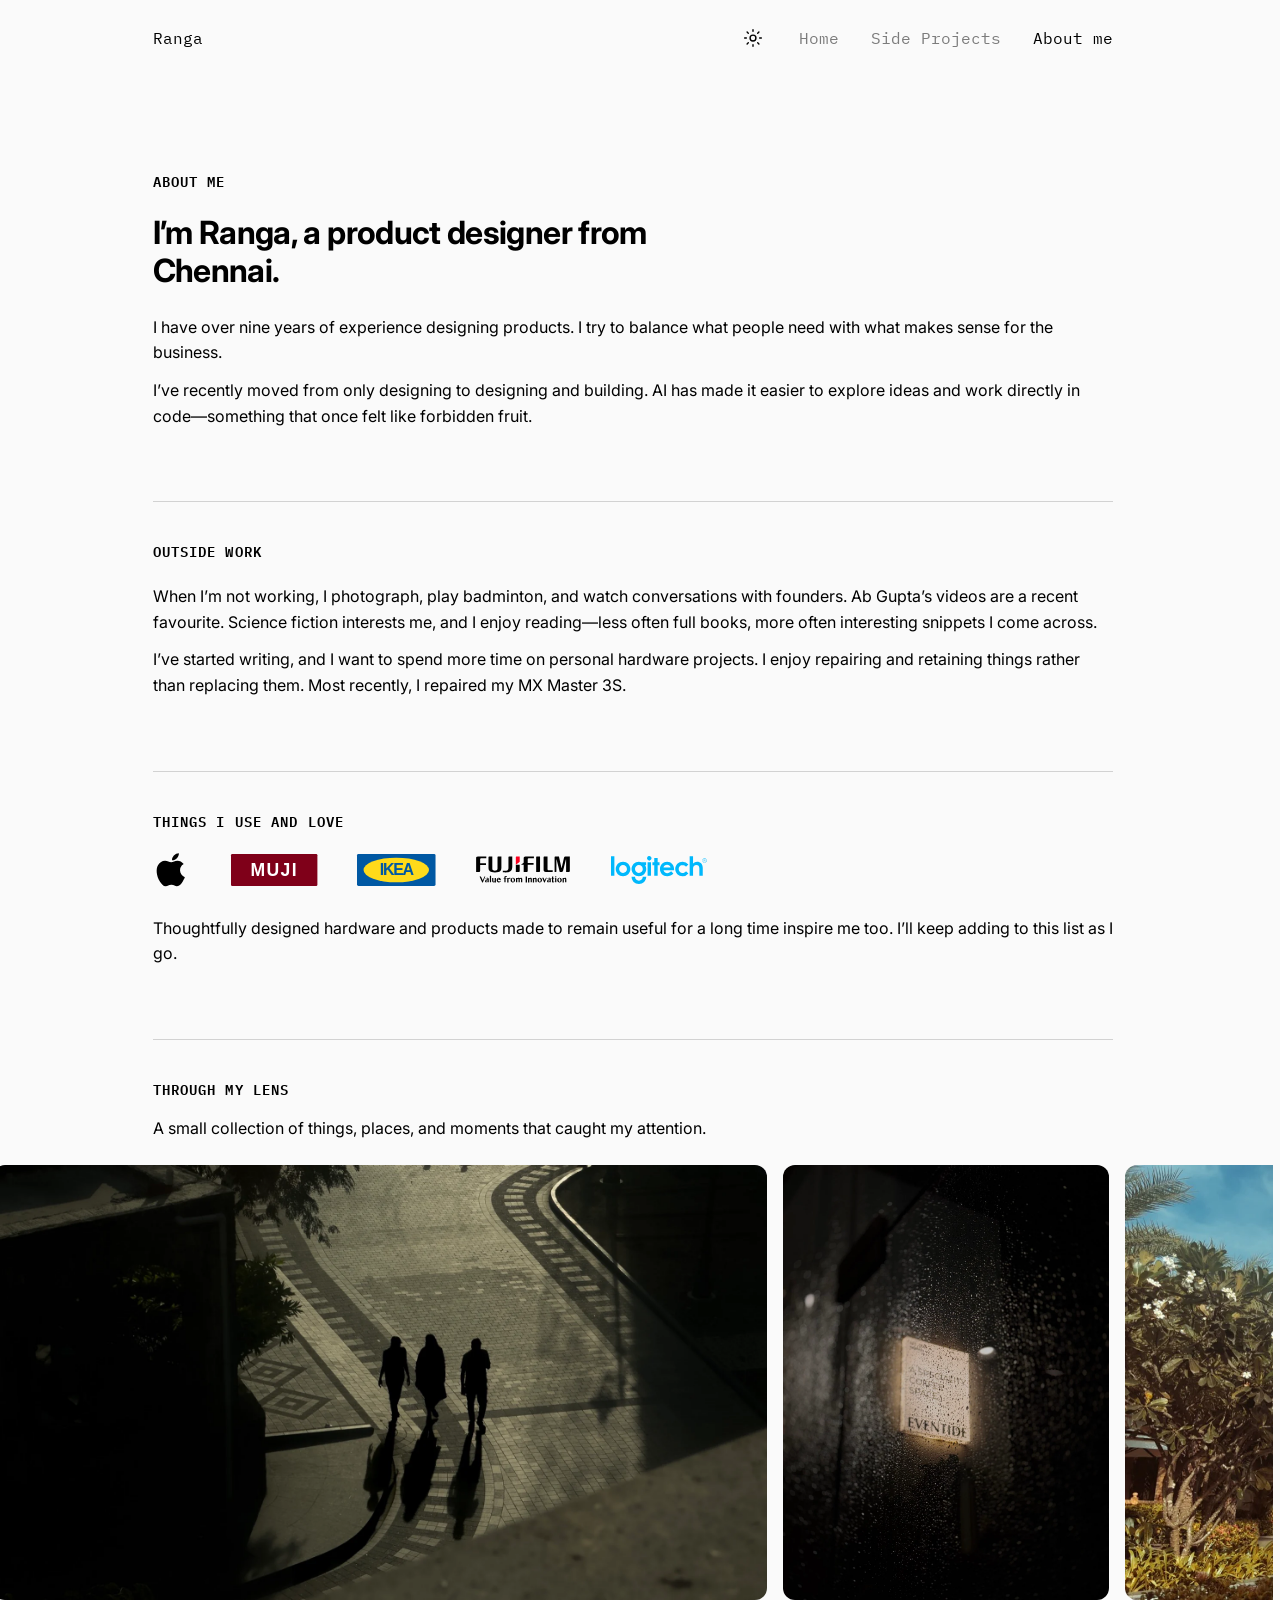
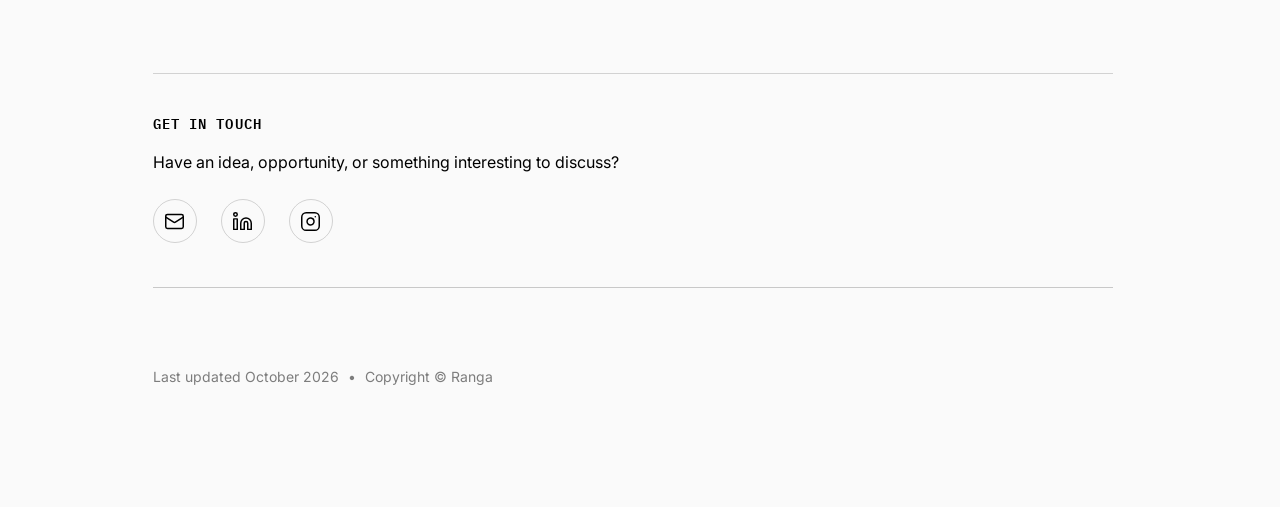
==== commit b199f977: "Add persistent light and dark themes" ====
--- a/about.html
+++ b/about.html
@@ -3,12 +3,13 @@
 <head>
   <meta charset="utf-8">
   <meta name="viewport" content="width=device-width, initial-scale=1">
-  <title>About — Ranga</title>
-  <meta name="description" content="About Ranga, a product designer and builder.">
+  <meta name="theme-color" content="#FAFAFA">
+  <title>About Ranga — Product Designer in Chennai</title>
+  <meta name="description" content="Meet Ranga, a Chennai-based product designer creating native experiences across iOS, iPadOS, and macOS while bridging design, code, and AI.">
   <meta name="robots" content="index, follow">
   <link rel="canonical" href="https://rangarajan.design/about.html">
-  <meta property="og:title" content="About Ranga — Product Designer × Builder">
-  <meta property="og:description" content="Meet Ranga, a product designer from Chennai who works across design, code, and AI—and enjoys photography, badminton, hardware, and thoughtful products.">
+  <meta property="og:title" content="About Ranga — Product Designer in Chennai">
+  <meta property="og:description" content="A Chennai-based product designer creating native Apple-platform experiences and bridging design, code, and AI.">
   <meta property="og:url" content="https://rangarajan.design/about.html">
   <meta property="og:type" content="profile">
   <meta property="og:site_name" content="Ranga">
@@ -17,8 +18,8 @@
   <meta property="og:image:height" content="630">
   <meta property="og:image:alt" content="About Ranga — Product Designer × Builder">
   <meta name="twitter:card" content="summary_large_image">
-  <meta name="twitter:title" content="About Ranga — Product Designer × Builder">
-  <meta name="twitter:description" content="Meet Ranga, a product designer from Chennai working across design, code, and AI.">
+  <meta name="twitter:title" content="About Ranga — Product Designer in Chennai">
+  <meta name="twitter:description" content="A Chennai-based product designer creating native Apple-platform experiences and bridging design, code, and AI.">
   <meta name="twitter:image" content="https://rangarajan.design/assets/images/social-preview.png">
   <meta name="twitter:image:alt" content="About Ranga — Product Designer × Builder">
   <script type="application/ld+json">
@@ -56,8 +57,9 @@
   <link rel="preconnect" href="https://fonts.googleapis.com">
   <link rel="preconnect" href="https://fonts.gstatic.com" crossorigin>
   <link href="https://fonts.googleapis.com/css2?family=IBM+Plex+Mono:wght@400;600&amp;family=Inter:wght@400;500;600;700&amp;display=swap" rel="stylesheet">
-  <link rel="stylesheet" href="css/style.css?v=20261008-tablet-width">
-  <script src="js/site-nav.js" defer></script>
+  <script src="js/theme-init.js"></script>
+  <link rel="stylesheet" href="css/style.css?v=20261112-dark-theme">
+  <script src="js/site-nav.js?v=20261112-dark-theme" defer></script>
   <script src="js/photo-marquee.js" defer></script>
 </head>
 <body>
--- a/css/style.css
+++ b/css/style.css
@@ -6,11 +6,53 @@
   --muted: rgba(0, 0, 0, .5);
   --subtle: rgba(0, 0, 0, .5);
   --border: #d0d0d0;
+  --border-subtle: rgba(0, 0, 0, .16);
+  --border-section: rgba(0, 0, 0, .2);
+  --control-hover: rgba(0, 0, 0, .05);
+  --nav-surface: rgba(250, 250, 250, .98);
+  --nav-shadow: rgba(0, 0, 0, .12);
   --accent: #fe3100;
   --radius: 16px;
   --content-width: 40vw;
   --reading-width: 40vw;
   --ease: ease-out;
+  color-scheme: light;
+}
+
+:root[data-theme="dark"] {
+  --background: #101012;
+  --surface: #1b1b1f;
+  --elevated: #242429;
+  --text: #f4f3ef;
+  --muted: rgba(244, 243, 239, .64);
+  --subtle: rgba(244, 243, 239, .5);
+  --border: #3d3d43;
+  --border-subtle: rgba(244, 243, 239, .18);
+  --border-section: rgba(244, 243, 239, .22);
+  --control-hover: rgba(244, 243, 239, .08);
+  --nav-surface: rgba(24, 24, 27, .98);
+  --nav-shadow: rgba(0, 0, 0, .46);
+  --accent: #ff5a36;
+  color-scheme: dark;
+}
+
+@media (prefers-color-scheme: dark) {
+  :root:not([data-theme]) {
+    --background: #101012;
+    --surface: #1b1b1f;
+    --elevated: #242429;
+    --text: #f4f3ef;
+    --muted: rgba(244, 243, 239, .64);
+    --subtle: rgba(244, 243, 239, .5);
+    --border: #3d3d43;
+    --border-subtle: rgba(244, 243, 239, .18);
+    --border-section: rgba(244, 243, 239, .22);
+    --control-hover: rgba(244, 243, 239, .08);
+    --nav-surface: rgba(24, 24, 27, .98);
+    --nav-shadow: rgba(0, 0, 0, .46);
+    --accent: #ff5a36;
+    color-scheme: dark;
+  }
 }
 
 *, *::before, *::after { box-sizing: border-box; }
@@ -19,6 +61,8 @@
   overflow-y: scroll;
   scrollbar-gutter: stable;
 }
+html { scrollbar-color: var(--muted) var(--background); }
+::selection { background: var(--accent); color: #fff; }
 body {
   margin: 0;
   background: var(--background);
@@ -46,7 +90,7 @@
   height: 76px; display: flex; align-items: center; justify-content: space-between;
 }
 .brand { display: inline-flex; align-items: center; min-width: 44px; min-height: 44px; font-family: "IBM Plex Mono", SFMono-Regular, monospace; font-weight: 400; text-decoration: none; }
-.site-nav { display: flex; align-items: center; gap: 32px; }
+.site-nav { display: flex; align-items: center; gap: 32px; margin-left: 24px; }
 .site-nav a {
   display: inline-flex; align-items: center; min-height: 44px; opacity: .5;
   font-family: "IBM Plex Mono", SFMono-Regular, monospace; font-size: 16px; font-weight: 400;
@@ -54,6 +98,17 @@
 }
 .site-nav a:hover, .site-nav a:focus-visible, .site-nav a[aria-current="page"] { opacity: 1; }
 .nav-toggle { display: none; }
+.theme-toggle {
+  display: inline-grid; width: 44px; height: 44px; margin-left: auto; padding: 0; place-items: center;
+  border: 0; border-radius: 50%; background: transparent; color: var(--text); cursor: pointer;
+  transition: background 120ms var(--ease), color 120ms var(--ease);
+}
+.theme-toggle:hover { background: var(--control-hover); }
+.theme-icon { grid-area: 1 / 1; width: 20px; height: 20px; fill: none; stroke: currentColor; stroke-width: 1.7; stroke-linecap: round; stroke-linejoin: round; transition: opacity 160ms var(--ease), transform 220ms cubic-bezier(.22, 1, .36, 1); }
+.theme-icon--sun { opacity: 1; transform: none; }
+.theme-icon--moon { opacity: 0; transform: rotate(-20deg) scale(.72); }
+.theme-toggle[data-current-theme="dark"] .theme-icon--sun { opacity: 0; transform: rotate(30deg) scale(.72); }
+.theme-toggle[data-current-theme="dark"] .theme-icon--moon { opacity: 1; transform: none; }
 
 .intro { padding-top: 72px; padding-bottom: 64px; }
 .intro-profile { display: grid; grid-template-columns: minmax(160px, 180px) minmax(0, 1fr); gap: 32px; align-items: center; }
@@ -74,10 +129,11 @@
 .stash-feature-card {
   --cursor-x: 28%; --cursor-y: 40%;
   position: relative; min-height: 256px; overflow: hidden; padding: 24px;
-  border: 1px solid rgba(0, 0, 0, .05); border-radius: 30px; background: #fff;
+  border: 1px solid rgba(0, 0, 0, .05); border-radius: 30px; background: #fff; color: #111216;
   box-shadow: 0 10px 28px rgba(0, 0, 0, .15); isolation: isolate;
   transition: box-shadow 180ms var(--ease), transform 180ms var(--ease);
 }
+.stash-feature-card p, .stash-feature-card h2 { color: #111216; }
 .stash-feature-card:hover, .stash-feature-card:focus-within { box-shadow: 0 6px 18px rgba(0, 0, 0, .1); }
 .stash-feature-dots {
   position: absolute; z-index: -2; inset: 0; background: url("../assets/images/stash-card-dots.svg") center / cover no-repeat;
@@ -138,6 +194,8 @@
 .item-description { margin: 0; color: var(--text); font-size: 20px; font-weight: 400; line-height: 1.4; }
 .body-1 { font-size: 16px; font-weight: 400; line-height: 1.5; }
 .item-action { margin-top: 12px; font-size: 16px; font-weight: 500; color: var(--muted); text-decoration: underline; text-underline-offset: 4px; transition: opacity 120ms var(--ease); }
+.work-actions { display: flex; flex-wrap: wrap; gap: 8px 20px; margin-top: 12px; }
+.work-actions .item-action { margin-top: 0; }
 .media-placeholder { position: relative; display: block; overflow: hidden; border-radius: var(--radius); background: var(--surface); color: var(--muted); }
 .media-placeholder--feature { width: 100%; aspect-ratio: 500 / 326; background: linear-gradient(145deg, #e1e1e1, #f5f5f5); }
 .media-placeholder--feature::before { content: ""; position: absolute; width: 72%; height: 76%; left: -6%; top: -12%; border: 1px solid var(--border); border-radius: 12px; background: var(--elevated); }
@@ -150,14 +208,16 @@
 .work-row[href] { transition: opacity 120ms var(--ease); }
 .work-row[href]:hover { opacity: .78; }
 
-.side-projects { margin-top: 70px; padding-top: 58px; border-top: 1px solid rgba(0,0,0,.2); }
+.side-projects { margin-top: 70px; padding-top: 58px; border-top: 1px solid var(--border-section); }
 .side-projects > .section-label { margin-bottom: 32px; }
 .project-grid { display: grid; grid-template-columns: repeat(2, minmax(0, 1fr)); gap: 48px 24px; }
 .project-card { display: flex; min-width: 0; flex-direction: column; gap: 20px; color: inherit; text-decoration: none; }
 .project-card-media { width: 100%; aspect-ratio: 16 / 11; background: linear-gradient(135deg, #e1e1e1 50%, #ededed 50%); }
 .project-card-media--stash { display: block; aspect-ratio: 4 / 3; overflow: hidden; border-radius: var(--radius); background: var(--accent); }
 .project-card-media--design-to-md { display: block; aspect-ratio: 4 / 3; overflow: hidden; border-radius: var(--radius); background: var(--surface); }
-.project-card-media--stash img, .project-card-media--design-to-md img { width: 100%; height: 100%; object-fit: cover; }
+.project-card-media--chennai { display: block; aspect-ratio: 4 / 3; overflow: hidden; border: 1px solid var(--border-subtle); border-radius: var(--radius); background: #f5f7fb; }
+.project-card-media--stash img, .project-card-media--design-to-md img, .project-card-media--chennai img { width: 100%; height: 100%; object-fit: cover; }
+.project-card-media--chennai img { object-position: center bottom; }
 .project-card-copy { display: flex; flex-direction: column; align-items: flex-start; gap: 10px; }
 .project-card .item-description { font-size: 16px; line-height: 1.5; }
 .project-card .item-action { margin-top: 2px; }
@@ -166,7 +226,7 @@
 .media-placeholder--accent { background: var(--accent); }
 .media-placeholder--dark { background: #242424; color: #ddd; }
 
-.home-contact { display: flex; justify-content: space-between; align-items: center; gap: 48px; margin-top: 70px; padding-top: 58px; border-top: 1px solid rgba(0,0,0,.2); }
+.home-contact { display: flex; justify-content: space-between; align-items: center; gap: 48px; margin-top: 70px; padding-top: 58px; border-top: 1px solid var(--border-section); }
 .home-contact-copy { max-width: 560px; }
 .home-contact-copy .section-label { margin: 0 0 16px; }
 .home-contact-copy h2 { margin: 0; font-size: 24px; font-weight: 600; line-height: 1.25; }
@@ -174,7 +234,7 @@
 .home-contact nav { display: flex; align-items: center; gap: 12px; }
 .home-contact .contact-icon {
   display: inline-grid; width: 44px; height: 44px; place-items: center;
-  border: 1px solid rgba(0,0,0,.16); border-radius: 50%; color: var(--text);
+  border: 1px solid var(--border-subtle); border-radius: 50%; color: var(--text);
   text-decoration: none; transition: color 120ms var(--ease), border-color 120ms var(--ease), background 120ms var(--ease);
 }
 .home-contact .contact-icon svg { width: 21px; height: 21px; fill: none; stroke: currentColor; stroke-width: 1.7; stroke-linecap: round; stroke-linejoin: round; }
@@ -189,7 +249,7 @@
 .about-intro h1 { max-width: 560px; margin: 0; font-size: 32px; font-weight: 700; line-height: 1.2; letter-spacing: -.02em; }
 .about-copy { display: grid; gap: 12px; margin-top: 24px; }
 .about-copy p, .about-section > p { margin: 0; font-size: 16px; font-weight: 400; line-height: 1.6; }
-.about-section { margin-top: 72px; padding-top: 40px; border-top: 1px solid rgba(0, 0, 0, .16); }
+.about-section { margin-top: 72px; padding-top: 40px; border-top: 1px solid var(--border-subtle); }
 .about-section > .section-label { margin-bottom: 18px; }
 .inspiration-logos {
   --brand-symbol-max-height: 38px;
@@ -207,6 +267,10 @@
 .inspiration-logo { display: block; width: auto; height: var(--brand-wordmark-max-height); max-width: var(--brand-wordmark-max-width); max-height: var(--brand-wordmark-max-height); overflow: visible; object-fit: contain; }
 .inspiration-logo--symbol { width: var(--brand-symbol-max-height); height: var(--brand-symbol-max-height); max-width: var(--brand-symbol-max-height); max-height: var(--brand-symbol-max-height); }
 .inspiration-logo--apple { fill: var(--text); }
+:root[data-theme="dark"] .inspiration-logo--fujifilm { filter: grayscale(1) invert(1) brightness(1.8); }
+@media (prefers-color-scheme: dark) {
+  :root:not([data-theme]) .inspiration-logo--fujifilm { filter: grayscale(1) invert(1) brightness(1.8); }
+}
 .inspiration-logo--muji rect { fill: #7f0019; }
 .inspiration-logo--muji text {
   fill: #fff;
@@ -252,7 +316,7 @@
 .about-contact nav { display: flex; flex-wrap: wrap; gap: 24px; margin-top: 24px; }
 .about-contact .contact-icon {
   display: inline-grid; width: 44px; height: 44px; place-items: center;
-  border: 1px solid rgba(0, 0, 0, .16); border-radius: 50%; color: var(--text);
+  border: 1px solid var(--border-subtle); border-radius: 50%; color: var(--text);
   transition: color 120ms var(--ease), border-color 120ms var(--ease), background 120ms var(--ease);
 }
 .about-contact .contact-icon svg { width: 21px; height: 21px; fill: none; stroke: currentColor; stroke-width: 1.7; stroke-linecap: round; stroke-linejoin: round; }
@@ -260,7 +324,7 @@
 
 .contact-footer {
   display: block;
-  margin-top: 44px; padding: 78px 0 120px; border-top: 1px solid rgba(0,0,0,.2);
+  margin-top: 44px; padding: 78px 0 120px; border-top: 1px solid var(--border-section);
   font-size: 16px; font-weight: 400; line-height: 1.5;
 }
 .contact-footer p { margin: 0; }
@@ -280,28 +344,28 @@
 .case-intro h1 { margin: 0; font-size: 32px; font-weight: 700; line-height: 1.2; letter-spacing: -.02em; }
 .case-lede { max-width: 740px; margin: 16px auto 0; color: var(--text); font-size: 24px; font-weight: 600; line-height: 1.3; letter-spacing: -.01em; }
 .case-summary { max-width: 600px; margin: 16px auto 0; color: var(--text); font-size: 16px; font-weight: 400; line-height: 1.5; }
-.case-mac-image { width: 100%; margin-top: 48px; overflow: hidden; border: 1px solid rgba(0,0,0,.16); border-radius: var(--radius); background: #fff; }
+.case-mac-image { width: 100%; margin-top: 48px; overflow: hidden; border: 1px solid var(--border-subtle); border-radius: var(--radius); background: #fff; }
 .case-mac-image img { display: block; width: 100%; height: auto; }
 .wip-notice {
   display: grid; grid-template-columns: minmax(0, 4fr) minmax(0, 6fr); gap: 48px;
-  margin-top: 48px; padding-top: 32px; border-top: 1px solid rgba(0,0,0,.2);
+  margin-top: 48px; padding-top: 32px; border-top: 1px solid var(--border-section);
 }
 .wip-notice h2 { margin: 0; font-size: 24px; font-weight: 600; line-height: 1.25; }
 .wip-notice p { margin: 0; font-size: 16px; font-weight: 400; line-height: 1.5; }
 .mac-case .case-intro { max-width: 720px; margin-inline: auto; }
 .mac-case h2 { margin: 0; font-size: 24px; font-weight: 600; line-height: 1.25; letter-spacing: -.01em; }
 .mac-case section p { margin: 12px 0 0; font-size: 16px; font-weight: 400; line-height: 1.5; }
-.mac-facts { display: grid; grid-template-columns: 1.35fr 1.5fr .8fr .65fr 1.35fr; gap: 24px; margin: 48px 0 0; padding: 24px 0; border-block: 1px solid rgba(0,0,0,.2); }
+.mac-facts { display: grid; grid-template-columns: 1.35fr 1.5fr .8fr .65fr 1.35fr; gap: 24px; margin: 48px 0 0; padding: 24px 0; border-block: 1px solid var(--border-section); }
 .mac-facts div { min-width: 0; }
 .mac-facts dt { margin: 0 0 8px; color: var(--muted); font-family: "IBM Plex Mono", SFMono-Regular, monospace; font-size: 14px; font-weight: 600; line-height: 1.25; letter-spacing: .04em; text-transform: uppercase; }
 .mac-facts dd { margin: 0; font-size: 16px; font-weight: 400; line-height: 1.5; }
-.mac-overview { display: grid; grid-template-columns: repeat(2, minmax(0, 1fr)); gap: 64px; margin-top: 72px; padding-top: 32px; border-top: 1px solid rgba(0,0,0,.2); }
+.mac-overview { display: grid; grid-template-columns: repeat(2, minmax(0, 1fr)); gap: 64px; margin-top: 72px; padding-top: 32px; border-top: 1px solid var(--border-section); }
 .mac-statement { display: grid; grid-template-columns: 5fr 7fr; gap: 48px; margin-top: 80px; }
 .mac-statement p { margin-top: 0 !important; font-size: 24px !important; font-weight: 600 !important; line-height: 1.35 !important; }
 .mac-feature-tabs { margin-top: 80px; }
 .mac-feature-tabs-intro { display: grid; grid-template-columns: 5fr 7fr; gap: 48px; }
 .mac-feature-tabs-intro p { margin-top: 0 !important; }
-.mac-tab-bar { position: sticky; z-index: 4; top: 0; display: flex; justify-content: center; gap: 32px; margin-top: 48px; padding: 16px 0 0; border-bottom: 1px solid rgba(0,0,0,.2); background: var(--background); }
+.mac-tab-bar { position: sticky; z-index: 4; top: 0; display: flex; justify-content: center; gap: 32px; margin-top: 48px; padding: 16px 0 0; border-bottom: 1px solid var(--border-section); background: var(--background); }
 .mac-tab-bar button { min-height: 44px; padding: 0 0 12px; border: 0; border-bottom: 2px solid transparent; background: transparent; color: var(--muted); cursor: pointer; font-size: 16px; font-weight: 500; transition: color 120ms var(--ease), border-color 120ms var(--ease); }
 .mac-tab-bar button:hover { color: var(--text); }
 .mac-tab-bar button[aria-selected="true"] { border-bottom-color: var(--accent); color: var(--text); }
@@ -312,10 +376,10 @@
 .mac-iterations { margin-top: 48px; }
 .mac-iterations h4, .mac-media-next h4 { margin: 0; font-size: 20px; font-weight: 600; line-height: 1.4; }
 .mac-iterations ol { display: grid; grid-template-columns: repeat(3, minmax(0, 1fr)); gap: 24px; margin: 24px 0 0; padding: 0; list-style: none; }
-.mac-iterations li { display: flex; flex-direction: column; gap: 8px; padding-top: 16px; border-top: 1px solid rgba(0,0,0,.2); }
+.mac-iterations li { display: flex; flex-direction: column; gap: 8px; padding-top: 16px; border-top: 1px solid var(--border-section); }
 .mac-iterations strong { font-size: 16px; font-weight: 600; line-height: 1.5; }
 .mac-iterations span { color: var(--text); font-size: 16px; line-height: 1.5; }
-.mac-media-next { display: grid; grid-template-columns: 5fr 7fr; gap: 48px; margin-top: 48px; padding-top: 24px; border-top: 1px solid rgba(0,0,0,.2); }
+.mac-media-next { display: grid; grid-template-columns: 5fr 7fr; gap: 48px; margin-top: 48px; padding-top: 24px; border-top: 1px solid var(--border-section); }
 .mac-media-next p { margin: 0 !important; font-size: 16px; line-height: 1.5; }
 .mac-media-next p + p { margin-top: 12px !important; }
 .mac-tab-gallery { display: grid; grid-template-columns: repeat(2, minmax(0, 1fr)); gap: 24px; margin-top: 40px; }
@@ -330,12 +394,12 @@
 .mac-tab-gallery figure:first-child .mac-tab-placeholder { aspect-ratio: 16 / 7; }
 .mac-tab-placeholder span { position: absolute; right: 16px; bottom: 14px; font-family: "IBM Plex Mono", SFMono-Regular, monospace; font-size: 14px; font-weight: 600; line-height: 1.25; letter-spacing: .04em; text-transform: uppercase; }
 .mac-tab-gallery figcaption { margin-top: 10px; color: var(--muted); font-size: 14px; line-height: 1.5; }
-.mac-closing { display: grid; grid-template-columns: 5fr 7fr; gap: 64px; margin-top: 80px; padding-top: 32px; border-top: 1px solid rgba(0,0,0,.2); }
+.mac-closing { display: grid; grid-template-columns: 5fr 7fr; gap: 64px; margin-top: 80px; padding-top: 32px; border-top: 1px solid var(--border-section); }
 .mac-closing blockquote { margin: 0; }
 .mac-closing blockquote p { margin-top: 0; font-size: 24px; font-weight: 600; line-height: 1.35; letter-spacing: -.01em; }
-.mac-challenges { margin-top: 80px; padding-top: 32px; border-top: 1px solid rgba(0,0,0,.2); }
+.mac-challenges { margin-top: 80px; padding-top: 32px; border-top: 1px solid var(--border-section); }
 .mac-challenges h2 { margin: 0; }
-.mac-beyond { display: grid; grid-template-columns: 5fr 7fr; gap: 64px; margin-top: 80px; padding-top: 32px; border-top: 1px solid rgba(0,0,0,.2); }
+.mac-beyond { display: grid; grid-template-columns: 5fr 7fr; gap: 64px; margin-top: 80px; padding-top: 32px; border-top: 1px solid var(--border-section); }
 .mac-beyond h2, .mac-beyond p { margin-top: 0; }
 .mac-beyond p + p { margin-top: 16px; }
 .case-hero { aspect-ratio: 672 / 335; margin-top: 64px; background: linear-gradient(145deg, #dedede, #f2f2f2); }
@@ -346,7 +410,7 @@
 .case-flow { margin-top: 112px; }
 .case-flow h2 { max-width: 520px; }
 .case-flow ol { display: grid; grid-template-columns: repeat(3, 1fr); gap: 24px; margin: 40px 0 0; padding: 0; list-style: none; }
-.case-flow li { display: flex; flex-direction: column; gap: 8px; padding-top: 16px; border-top: 1px solid rgba(0,0,0,.2); }
+.case-flow li { display: flex; flex-direction: column; gap: 8px; padding-top: 16px; border-top: 1px solid var(--border-section); }
 .case-flow li strong { font-size: 20px; font-weight: 600; line-height: 1.4; }
 .case-flow li > span:last-child { font-size: 16px; line-height: 1.5; }
 .flow-index { color: var(--muted); font-family: "IBM Plex Mono", SFMono-Regular, monospace; font-size: 14px; font-weight: 600; }
@@ -369,7 +433,7 @@
     display: inline-grid; width: 44px; height: 44px; padding: 0; place-items: center;
     border: 0; border-radius: 50%; background: transparent; color: var(--text); cursor: pointer;
   }
-  .nav-toggle:hover { background: rgba(0, 0, 0, .05); }
+  .nav-toggle:hover { background: var(--control-hover); }
   .nav-icon { grid-area: 1 / 1; width: 22px; height: 22px; fill: none; stroke: currentColor; stroke-width: 1.8; stroke-linecap: round; transition: opacity 140ms var(--ease), transform 140ms var(--ease); }
   .nav-icon--close { opacity: 0; transform: rotate(-45deg) scale(.75); }
   .nav-toggle[aria-expanded="true"] .nav-icon--menu { opacity: 0; transform: rotate(45deg) scale(.75); }
@@ -377,14 +441,14 @@
   .site-nav {
     position: absolute; top: 68px; left: 0; display: flex; width: 100%; padding: 8px;
     flex-direction: column; align-items: stretch; gap: 0; overflow: hidden;
-    border: 1px solid rgba(0, 0, 0, .1); border-radius: 14px; background: rgba(250, 250, 250, .98);
-    box-shadow: 0 16px 36px rgba(0, 0, 0, .12); opacity: 0; visibility: hidden;
+    border: 1px solid var(--border-subtle); border-radius: 14px; background: var(--nav-surface);
+    box-shadow: 0 16px 36px var(--nav-shadow); opacity: 0; visibility: hidden;
     transform: translateY(-8px); pointer-events: none;
     transition: opacity 140ms var(--ease), visibility 140ms var(--ease), transform 140ms var(--ease);
   }
   .site-header.nav-open .site-nav { opacity: 1; visibility: visible; transform: none; pointer-events: auto; }
   .site-nav a { width: 100%; min-height: 48px; padding: 0 12px; border-radius: 10px; }
-  .site-nav a:hover, .site-nav a:focus-visible { background: rgba(0, 0, 0, .05); }
+  .site-nav a:hover, .site-nav a:focus-visible { background: var(--control-hover); }
   .intro { padding-top: 40px; padding-bottom: 56px; }
   .intro-profile { grid-template-columns: 1fr; gap: 20px; align-items: start; }
   .portrait { width: 96px; }
